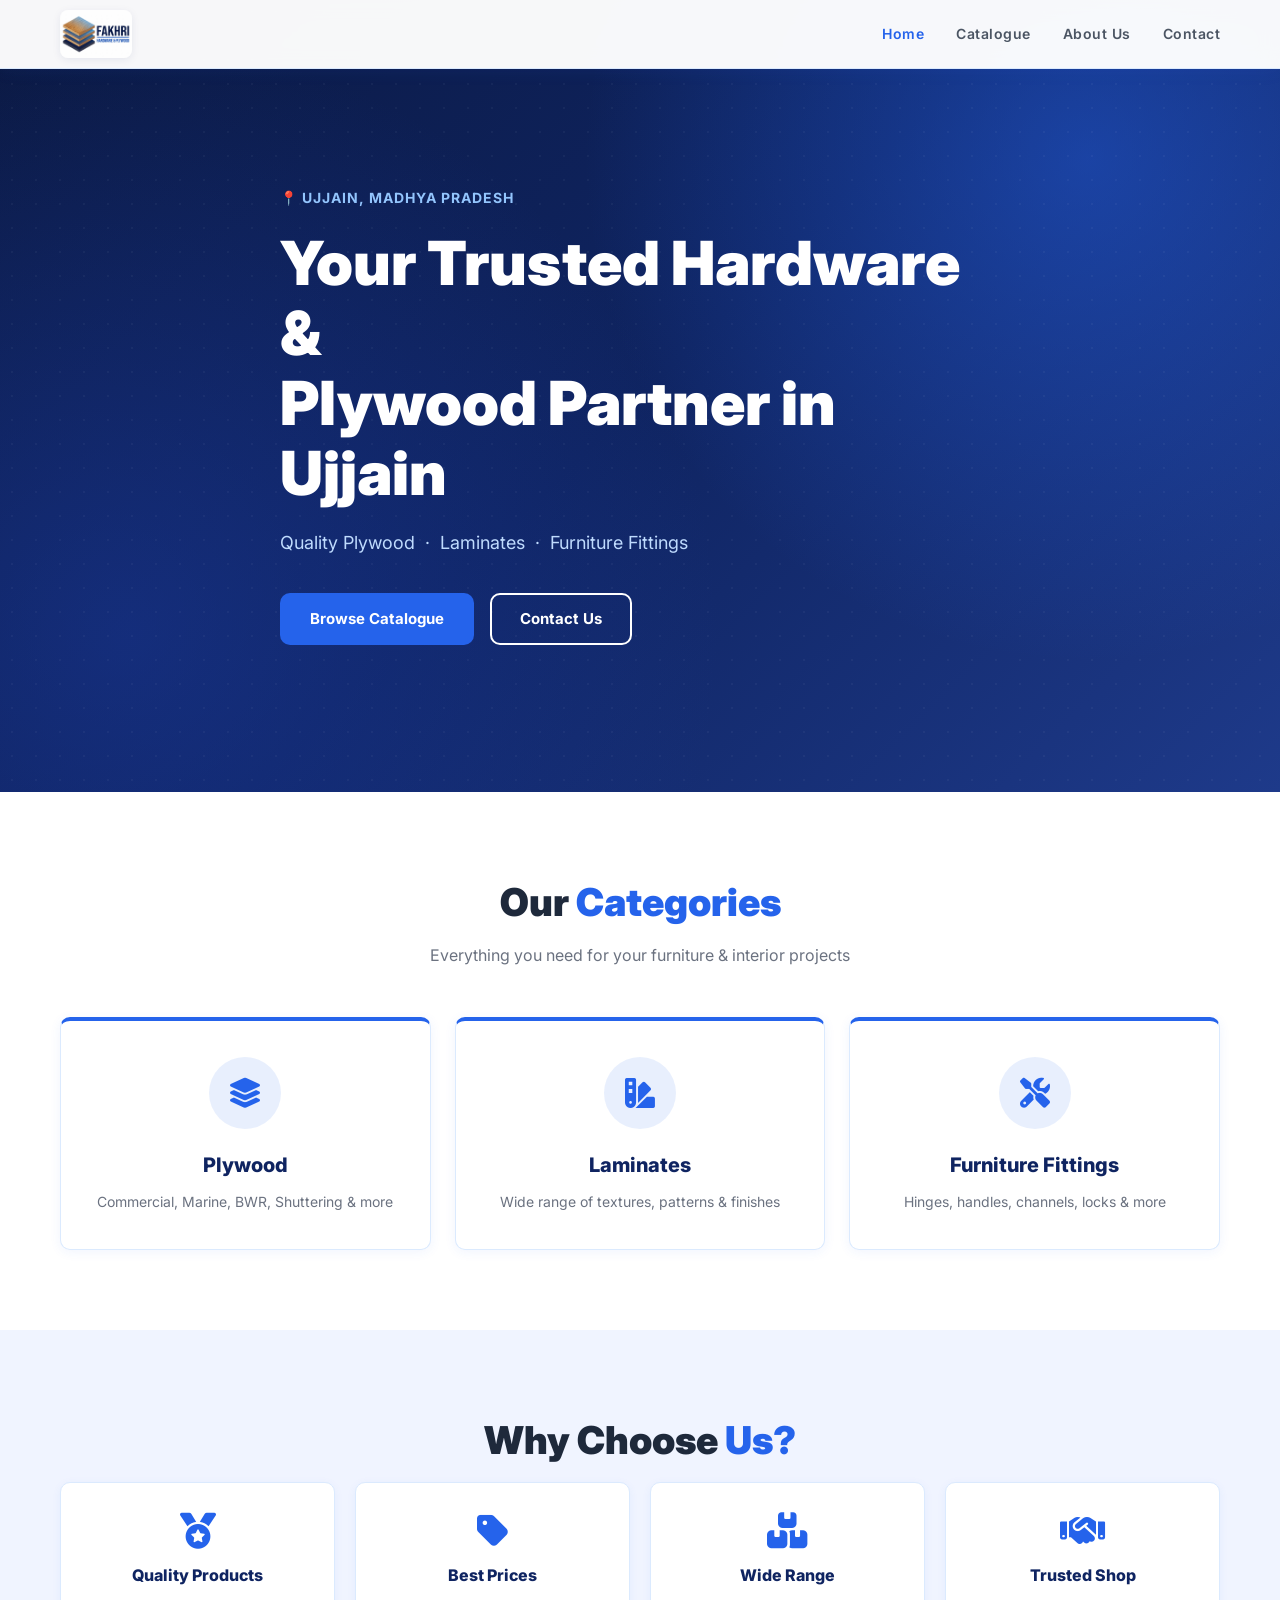
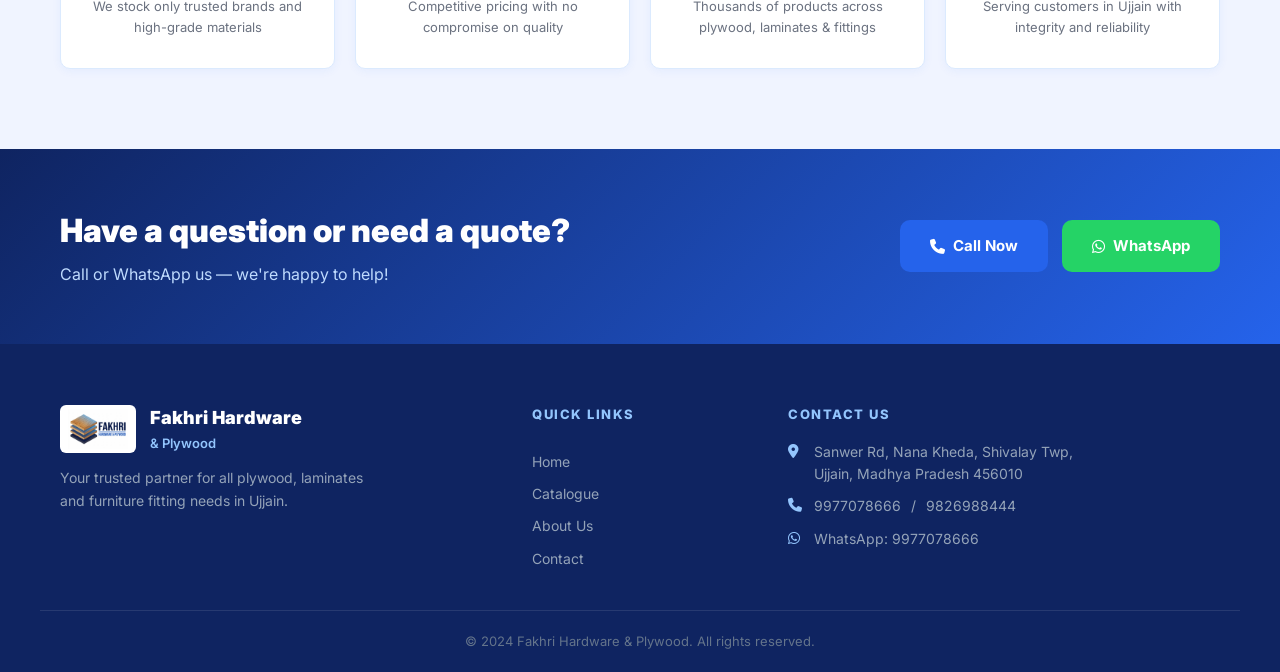
==== index.html @ dfb19a25 "Initial commit: Fakhri Hardware website" ====
<!DOCTYPE html>
<html lang="en">
<head>
  <meta charset="UTF-8" />
  <meta name="viewport" content="width=device-width, initial-scale=1.0" />
  <title>Fakhri Hardware & Plywood — Ujjain</title>
  <link rel="stylesheet" href="css/style.css" />
  <link rel="stylesheet" href="https://cdnjs.cloudflare.com/ajax/libs/font-awesome/6.5.0/css/all.min.css" />
  <link href="https://fonts.googleapis.com/css2?family=Inter:wght@400;600;700;900&display=swap" rel="stylesheet" />
</head>
<body>

  <!-- ========== NAVBAR ========== -->
  <header class="navbar">
    <div class="container nav-inner">
      <a href="index.html" class="logo-img-wrap">
        <img src="images/logo.jpg" alt="Fakhri Hardware & Plywood" class="nav-logo" />
      </a>
      <button class="hamburger" id="hamburger" aria-label="Open menu">
        <i class="fas fa-bars"></i>
      </button>
      <nav class="nav-links" id="navLinks">
        <a href="index.html" class="active">Home</a>
        <a href="catalogue.html">Catalogue</a>
        <a href="about.html">About Us</a>
        <a href="contact.html">Contact</a>
      </nav>
    </div>
  </header>

  <!-- ========== HERO ========== -->
  <section class="hero">
    <div class="hero-overlay"></div>
    <div class="container hero-content">
      <p class="hero-tag">📍 Ujjain, Madhya Pradesh</p>
      <h1>Your Trusted Hardware &amp;<br />Plywood Partner in Ujjain</h1>
      <p class="hero-sub">Quality Plywood &nbsp;·&nbsp; Laminates &nbsp;·&nbsp; Furniture Fittings</p>
      <div class="hero-btns">
        <a href="catalogue.html" class="btn btn-primary">Browse Catalogue</a>
        <a href="contact.html" class="btn btn-outline">Contact Us</a>
      </div>
    </div>
  </section>

  <!-- ========== CATEGORIES ========== -->
  <section class="section categories">
    <div class="container">
      <h2 class="section-title">Our <span class="accent">Categories</span></h2>
      <p class="section-sub">Everything you need for your furniture & interior projects</p>
      <div class="cat-grid">
        <a href="catalogue.html?cat=plywood" class="cat-card">
          <div class="cat-icon"><i class="fas fa-layer-group"></i></div>
          <h3>Plywood</h3>
          <p>Commercial, Marine, BWR, Shuttering & more</p>
        </a>
        <a href="catalogue.html?cat=laminates" class="cat-card">
          <div class="cat-icon"><i class="fas fa-swatchbook"></i></div>
          <h3>Laminates</h3>
          <p>Wide range of textures, patterns & finishes</p>
        </a>
        <a href="catalogue.html?cat=fittings" class="cat-card">
          <div class="cat-icon"><i class="fas fa-screwdriver-wrench"></i></div>
          <h3>Furniture Fittings</h3>
          <p>Hinges, handles, channels, locks & more</p>
        </a>
      </div>
    </div>
  </section>

  <!-- ========== WHY CHOOSE US ========== -->
  <section class="section why-us">
    <div class="container">
      <h2 class="section-title">Why Choose <span class="accent">Us?</span></h2>
      <div class="why-grid">
        <div class="why-card">
          <i class="fas fa-medal"></i>
          <h4>Quality Products</h4>
          <p>We stock only trusted brands and high-grade materials</p>
        </div>
        <div class="why-card">
          <i class="fas fa-tag"></i>
          <h4>Best Prices</h4>
          <p>Competitive pricing with no compromise on quality</p>
        </div>
        <div class="why-card">
          <i class="fas fa-boxes-stacked"></i>
          <h4>Wide Range</h4>
          <p>Thousands of products across plywood, laminates & fittings</p>
        </div>
        <div class="why-card">
          <i class="fas fa-handshake"></i>
          <h4>Trusted Shop</h4>
          <p>Serving customers in Ujjain with integrity and reliability</p>
        </div>
      </div>
    </div>
  </section>

  <!-- ========== CTA BANNER ========== -->
  <section class="cta-banner">
    <div class="container cta-inner">
      <div>
        <h2>Have a question or need a quote?</h2>
        <p>Call or WhatsApp us — we're happy to help!</p>
      </div>
      <div class="cta-actions">
        <a href="tel:9977078666" class="btn btn-primary"><i class="fas fa-phone"></i> Call Now</a>
        <a href="https://wa.me/919977078666" target="_blank" class="btn btn-whatsapp"><i class="fab fa-whatsapp"></i> WhatsApp</a>
      </div>
    </div>
  </section>

  <!-- ========== FOOTER ========== -->
  <footer class="footer">
    <div class="container footer-inner">
      <div class="footer-brand">
        <div class="footer-logo-row">
          <img src="images/logo.jpg" alt="Fakhri Hardware & Plywood" class="footer-logo-img" />
          <div>
            <span class="logo-main">Fakhri Hardware</span>
            <span class="logo-sub">&amp; Plywood</span>
          </div>
        </div>
        <p>Your trusted partner for all plywood, laminates and furniture fitting needs in Ujjain.</p>
      </div>
      <div class="footer-links">
        <h4>Quick Links</h4>
        <a href="index.html">Home</a>
        <a href="catalogue.html">Catalogue</a>
        <a href="about.html">About Us</a>
        <a href="contact.html">Contact</a>
      </div>
      <div class="footer-contact">
        <h4>Contact Us</h4>
        <p><i class="fas fa-map-marker-alt"></i> Sanwer Rd, Nana Kheda, Shivalay Twp,<br />Ujjain, Madhya Pradesh 456010</p>
        <p><i class="fas fa-phone"></i> <a href="tel:9977078666">9977078666</a> / <a href="tel:9826988444">9826988444</a></p>
        <p><i class="fab fa-whatsapp"></i> <a href="https://wa.me/919977078666" target="_blank">WhatsApp: 9977078666</a></p>
      </div>
    </div>
    <div class="footer-bottom">
      <p>&copy; 2024 Fakhri Hardware &amp; Plywood. All rights reserved.</p>
    </div>
  </footer>

  <script src="js/main.js"></script>
</body>
</html>
---- css/style.css ----
/* ============================
   FAKHRI HARDWARE & PLYWOOD
   Main Stylesheet
   Theme: Clean Blue & White
   Colors: #1a3c8f (navy) / #2563eb (blue) / #ffffff / #f0f4ff (light blue bg)
   ============================ */

*, *::before, *::after { box-sizing: border-box; margin: 0; padding: 0; }

:root {
  --bg-dark:    #0f2461;
  --bg-card:    #f0f4ff;
  --bg-card2:   #e8effe;
  --blue:       #2563eb;
  --blue-dark:  #1a4fc4;
  --navy:       #0f2461;
  --white:      #ffffff;
  --grey:       #6b7280;
  --light-grey: #374151;
  --border:     #dbeafe;
  --font:       'Inter', sans-serif;
  --radius:     10px;
  --shadow:     0 4px 24px rgba(37,99,235,0.12);
}

html { scroll-behavior: smooth; }

body {
  background: var(--white);
  color: #1e293b;
  font-family: var(--font);
  font-size: 16px;
  line-height: 1.6;
}

a { text-decoration: none; color: inherit; }
img { max-width: 100%; display: block; }

.container {
  max-width: 1200px;
  margin: 0 auto;
  padding: 0 20px;
}

.accent { color: var(--blue); }

/* ---- BUTTONS ---- */
.btn {
  display: inline-flex;
  align-items: center;
  gap: 8px;
  padding: 12px 28px;
  border-radius: var(--radius);
  font-weight: 700;
  font-size: 15px;
  cursor: pointer;
  transition: all 0.25s ease;
  border: 2px solid transparent;
}
.btn-primary {
  background: var(--blue);
  color: var(--white);
}
.btn-primary:hover { background: var(--blue-dark); transform: translateY(-2px); }

.btn-outline {
  background: transparent;
  color: var(--white);
  border-color: var(--white);
}
.btn-outline:hover { background: var(--white); color: var(--blue); transform: translateY(-2px); }

.btn-whatsapp {
  background: #25d366;
  color: #fff;
}
.btn-whatsapp:hover { background: #1ebe5a; transform: translateY(-2px); }

/* ---- SECTION TITLES ---- */
.section { padding: 80px 0; }
.section-title {
  font-size: clamp(1.8rem, 3vw, 2.5rem);
  font-weight: 900;
  text-align: center;
  margin-bottom: 10px;
}
.section-sub {
  text-align: center;
  color: var(--grey);
  margin-bottom: 48px;
  font-size: 16px;
}

/* ===========================
   NAVBAR
=========================== */
.navbar {
  position: fixed;
  top: 0; left: 0; right: 0;
  z-index: 1000;
  background: rgba(255,255,255,0.97);
  backdrop-filter: blur(10px);
  border-bottom: 1px solid var(--border);
  box-shadow: 0 2px 16px rgba(37,99,235,0.08);
}
.nav-inner {
  display: flex;
  align-items: center;
  justify-content: space-between;
  height: 68px;
}
.logo-img-wrap {
  display: flex;
  align-items: center;
  text-decoration: none;
  height: 52px;
  gap: 10px;
}
.nav-logo {
  height: 48px;
  max-height: 50px;
  width: auto;
  object-fit: contain;
  border-radius: 8px;
  display: block;
  box-shadow: 0 2px 8px rgba(15, 36, 97, 0.08);
  transition: transform 0.25s ease, box-shadow 0.25s ease;
}
.nav-logo:hover {
  transform: translateY(-1px) scale(1.02);
  box-shadow: 0 4px 12px rgba(15, 36, 97, 0.15);
}

.logo {
  display: flex;
  flex-direction: column;
  line-height: 1.1;
  border-left: 4px solid var(--blue);
  padding-left: 12px;
}
.logo-main { font-size: 17px; font-weight: 900; color: var(--navy); }
.logo-sub  { font-size: 13px; font-weight: 600; color: var(--blue); }

.nav-links { display: flex; gap: 32px; }
.nav-links a {
  font-weight: 600;
  font-size: 14px;
  color: #4b5563;
  transition: color 0.2s;
  letter-spacing: 0.5px;
}
.nav-links a:hover,
.nav-links a.active { color: var(--blue); }

.hamburger {
  display: none;
  background: none;
  border: none;
  color: var(--navy);
  font-size: 22px;
  cursor: pointer;
}

/* ===========================
   HERO
=========================== */
.hero {
  position: relative;
  min-height: 88vh;
  display: flex;
  align-items: center;
  background: radial-gradient(circle at 85% 20%, rgba(37, 99, 235, 0.45) 0%, transparent 40%),
              radial-gradient(circle at 10% 80%, rgba(30, 64, 175, 0.4) 0%, transparent 45%),
              linear-gradient(135deg, #0b1942 0%, #0f2461 50%, #1e3a8a 100%);
  background-color: var(--navy);
  overflow: hidden;
}
.hero-overlay {
  position: absolute;
  inset: 0;
  background-image: radial-gradient(rgba(255, 255, 255, 0.04) 1px, transparent 1px);
  background-size: 24px 24px;
  pointer-events: none;
}
.hero-content {
  position: relative;
  z-index: 1;
  padding: 100px 0 60px;
  max-width: 720px;
}
.hero-tag {
  color: #93c5fd;
  font-weight: 700;
  font-size: 14px;
  letter-spacing: 1px;
  text-transform: uppercase;
  margin-bottom: 20px;
}
.hero-content h1 {
  font-size: clamp(2.2rem, 5vw, 3.8rem);
  font-weight: 900;
  line-height: 1.15;
  margin-bottom: 20px;
  color: var(--white);
}
.hero-sub {
  color: #bfdbfe;
  font-size: 18px;
  margin-bottom: 36px;
}
.hero-btns { display: flex; gap: 16px; flex-wrap: wrap; }

/* ===========================
   CATEGORIES
=========================== */
.categories { background: var(--white); }

.cat-grid {
  display: grid;
  grid-template-columns: repeat(auto-fit, minmax(280px, 1fr));
  gap: 24px;
}
.cat-card {
  background: var(--white);
  border: 1.5px solid var(--border);
  border-top: 4px solid var(--blue);
  border-radius: var(--radius);
  padding: 36px 28px;
  text-align: center;
  transition: all 0.3s ease;
  cursor: pointer;
  display: block;
  box-shadow: 0 2px 12px rgba(37,99,235,0.07);
}
.cat-card:hover {
  border-color: var(--blue);
  transform: translateY(-6px);
  box-shadow: 0 8px 30px rgba(37,99,235,0.18);
}
.cat-icon {
  width: 72px; height: 72px;
  border-radius: 50%;
  background: rgba(37,99,235,0.10);
  display: flex; align-items: center; justify-content: center;
  margin: 0 auto 20px;
}
.cat-icon i { font-size: 30px; color: var(--blue); }
.cat-card h3 { font-size: 20px; font-weight: 800; margin-bottom: 10px; color: var(--navy); }
.cat-card p  { font-size: 14px; color: var(--grey); }

/* ===========================
   WHY US
=========================== */
.why-us { background: var(--bg-card); }

.why-grid {
  display: grid;
  grid-template-columns: repeat(auto-fit, minmax(220px, 1fr));
  gap: 20px;
}
.why-card {
  background: var(--white);
  border: 1px solid var(--border);
  border-radius: var(--radius);
  padding: 30px 24px;
  text-align: center;
  transition: all 0.3s;
  box-shadow: 0 2px 10px rgba(37,99,235,0.06);
}
.why-card:hover { border-color: var(--blue); box-shadow: var(--shadow); }
.why-card i {
  font-size: 36px;
  color: var(--blue);
  margin-bottom: 14px;
  display: block;
}
.why-card h4 { font-size: 16px; font-weight: 800; margin-bottom: 8px; color: var(--navy); }
.why-card p  { font-size: 13px; color: var(--grey); }

/* ===========================
   CTA BANNER
=========================== */
.cta-banner {
  background: linear-gradient(135deg, var(--navy) 0%, var(--blue) 100%);
  border-top: none;
  border-bottom: none;
  padding: 56px 0;
}
.cta-inner {
  display: flex;
  align-items: center;
  justify-content: space-between;
  gap: 32px;
  flex-wrap: wrap;
}
.cta-inner h2 { font-size: clamp(1.4rem, 2.5vw, 2rem); font-weight: 900; color: var(--white); }
.cta-inner p  { color: #bfdbfe; margin-top: 6px; }
.cta-actions  { display: flex; gap: 14px; flex-wrap: wrap; }

/* ===========================
   FOOTER
=========================== */
.footer { background: var(--navy); padding: 60px 0 0; }
.footer-inner {
  display: grid;
  grid-template-columns: 2fr 1fr 2fr;
  gap: 40px;
  padding-bottom: 40px;
  border-bottom: 1px solid rgba(255,255,255,0.1);
}
.footer-brand .footer-logo-row {
  display: flex;
  align-items: center;
  gap: 14px;
  margin-bottom: 14px;
}
.footer-logo-img {
  height: 48px;
  width: auto;
  object-fit: contain;
  background: #ffffff;
  padding: 4px 8px;
  border-radius: 6px;
}
.footer-brand .logo-main { font-size: 18px; font-weight: 900; color: var(--white); display: block; }
.footer-brand .logo-sub  { font-size: 13px; color: #93c5fd; display: block; }
.footer-brand p { color: #94a3b8; font-size: 14px; max-width: 320px; margin-top: 8px; }

.footer-links h4,
.footer-contact h4 {
  font-size: 13px;
  text-transform: uppercase;
  letter-spacing: 1.5px;
  color: #93c5fd;
  margin-bottom: 16px;
  font-weight: 800;
}
.footer-links { display: flex; flex-direction: column; gap: 10px; }
.footer-links a { color: #94a3b8; font-size: 14px; transition: color 0.2s; }
.footer-links a:hover { color: var(--white); }

.footer-contact p { color: #94a3b8; font-size: 14px; margin-bottom: 10px; display: flex; gap: 10px; }
.footer-contact i { color: #93c5fd; min-width: 16px; margin-top: 3px; }
.footer-contact a { color: #94a3b8; }
.footer-contact a:hover { color: var(--white); }

.footer-bottom {
  text-align: center;
  padding: 20px;
  color: #64748b;
  font-size: 13px;
}

/* ===========================
   CATALOGUE PAGE
=========================== */
.page-hero {
  padding: 120px 0 60px;
  background: var(--bg-card);
  border-bottom: 1px solid var(--border);
}
.page-hero h1 { font-size: clamp(2rem, 4vw, 3rem); font-weight: 900; margin-bottom: 8px; color: var(--navy); }
.page-hero p  { color: var(--grey); }

.filter-bar {
  background: var(--white);
  padding: 20px 0;
  border-bottom: 1px solid var(--border);
  position: sticky;
  top: 68px;
  z-index: 100;
  box-shadow: 0 2px 8px rgba(37,99,235,0.06);
}
.filter-inner {
  display: flex;
  align-items: center;
  gap: 12px;
  flex-wrap: wrap;
}
.filter-btn {
  padding: 8px 20px;
  border-radius: 999px;
  font-size: 14px;
  font-weight: 600;
  cursor: pointer;
  border: 1.5px solid var(--border);
  background: var(--white);
  color: var(--grey);
  transition: all 0.2s;
}
.filter-btn.active, .filter-btn:hover {
  border-color: var(--blue);
  color: var(--blue);
  background: rgba(37,99,235,0.07);
}

.search-box {
  margin-left: auto;
  display: flex;
  align-items: center;
  background: var(--white);
  border: 1.5px solid var(--border);
  border-radius: var(--radius);
  padding: 8px 14px;
  gap: 8px;
}
.search-box i { color: var(--grey); }
.search-box input {
  background: none;
  border: none;
  outline: none;
  color: #1e293b;
  font-size: 14px;
  width: 200px;
}
.search-box input::placeholder { color: #9ca3af; }

.catalogue-section { padding: 60px 0; }
.cat-section-title {
  font-size: 1.5rem;
  font-weight: 800;
  margin-bottom: 24px;
  padding-bottom: 10px;
  border-bottom: 2px solid var(--blue);
  display: flex;
  align-items: center;
  gap: 10px;
  color: var(--navy);
}
.cat-section-title i { color: var(--blue); }

.products-grid {
  display: grid;
  grid-template-columns: repeat(auto-fill, minmax(240px, 1fr));
  gap: 20px;
  margin-bottom: 48px;
}
.product-card {
  background: var(--white);
  border: 1px solid var(--border);
  border-radius: var(--radius);
  padding: 22px;
  transition: all 0.3s;
  display: flex;
  flex-direction: column;
}
.product-card:hover {
  border-color: var(--blue);
  transform: translateY(-4px);
  box-shadow: var(--shadow);
}
.product-badge {
  display: inline-block;
  font-size: 11px;
  font-weight: 700;
  padding: 3px 10px;
  border-radius: 999px;
  background: rgba(37,99,235,0.10);
  color: var(--blue);
  margin-bottom: 12px;
  width: fit-content;
}
.product-card h4 { font-size: 15px; font-weight: 800; margin-bottom: 6px; color: var(--navy); }
.product-card .spec { font-size: 13px; color: var(--grey); margin-bottom: 12px; flex: 1; }
.product-price {
  font-size: 20px;
  font-weight: 900;
  color: var(--blue);
  margin-bottom: 14px;
}
.product-price span { font-size: 13px; font-weight: 500; color: var(--grey); }
.product-wa {
  display: flex;
  align-items: center;
  justify-content: center;
  gap: 8px;
  background: #25d366;
  color: #fff;
  font-weight: 700;
  font-size: 13px;
  padding: 9px;
  border-radius: 8px;
  transition: background 0.2s;
}
.product-wa:hover { background: #1ebe5a; }
.product-wa i { font-size: 15px; }

/* ===========================
   CONTACT PAGE
=========================== */
.contact-section { padding: 80px 0; }
.contact-grid {
  display: grid;
  grid-template-columns: 1fr 1.4fr;
  gap: 40px;
  align-items: start;
}
.contact-info h2 { font-size: 2rem; font-weight: 900; margin-bottom: 24px; color: var(--navy); }
.info-item {
  display: flex;
  gap: 16px;
  margin-bottom: 28px;
}
.info-icon {
  width: 46px; height: 46px;
  border-radius: 10px;
  background: rgba(37,99,235,0.10);
  display: flex; align-items: center; justify-content: center;
  flex-shrink: 0;
}
.info-icon i { color: var(--blue); font-size: 18px; }
.info-text h4 { font-weight: 800; margin-bottom: 4px; color: var(--navy); }
.info-text p, .info-text a { color: var(--grey); font-size: 14px; }
.info-text a:hover { color: var(--blue); }

.map-container {
  border-radius: var(--radius);
  overflow: hidden;
  border: 1px solid var(--border);
  height: 420px;
}
.map-container iframe { width: 100%; height: 100%; border: none; }

/* ===========================
   ABOUT PAGE
=========================== */
.about-section { padding: 80px 0; }
.about-grid {
  display: grid;
  grid-template-columns: 1fr 1fr;
  gap: 60px;
  align-items: center;
}
.about-img {
  border-radius: var(--radius);
  overflow: hidden;
  border: 1px solid var(--border);
  min-height: 350px;
  background: var(--bg-card);
  display: flex; align-items: center; justify-content: center;
}
.about-img img { width: 100%; height: 100%; object-fit: cover; }
.about-img-placeholder { color: var(--grey); font-size: 14px; }
.about-text h2 { font-size: 2rem; font-weight: 900; margin-bottom: 16px; color: var(--navy); }
.about-text p { color: var(--grey); margin-bottom: 16px; line-height: 1.8; }

/* ===========================
   RESPONSIVE
=========================== */
@media (max-width: 768px) {
  .nav-logo { height: 40px; }
  .hamburger { display: block; }
  .nav-links {
    display: none;
    position: absolute;
    top: 68px; left: 0; right: 0;
    background: var(--white);
    flex-direction: column;
    padding: 20px;
    gap: 16px;
    border-bottom: 1px solid var(--border);
    box-shadow: 0 8px 20px rgba(37,99,235,0.08);
  }
  .nav-links.open { display: flex; }

  .footer-inner { grid-template-columns: 1fr; }
  .contact-grid { grid-template-columns: 1fr; }
  .about-grid   { grid-template-columns: 1fr; }
  .cta-inner    { flex-direction: column; text-align: center; }
  .search-box input { width: 140px; }
}

@media (max-width: 480px) {
  .hero-btns { flex-direction: column; }
  .btn { justify-content: center; }
  .filter-inner { gap: 8px; }
  .search-box { margin-left: 0; width: 100%; }
  .search-box input { width: 100%; }
}
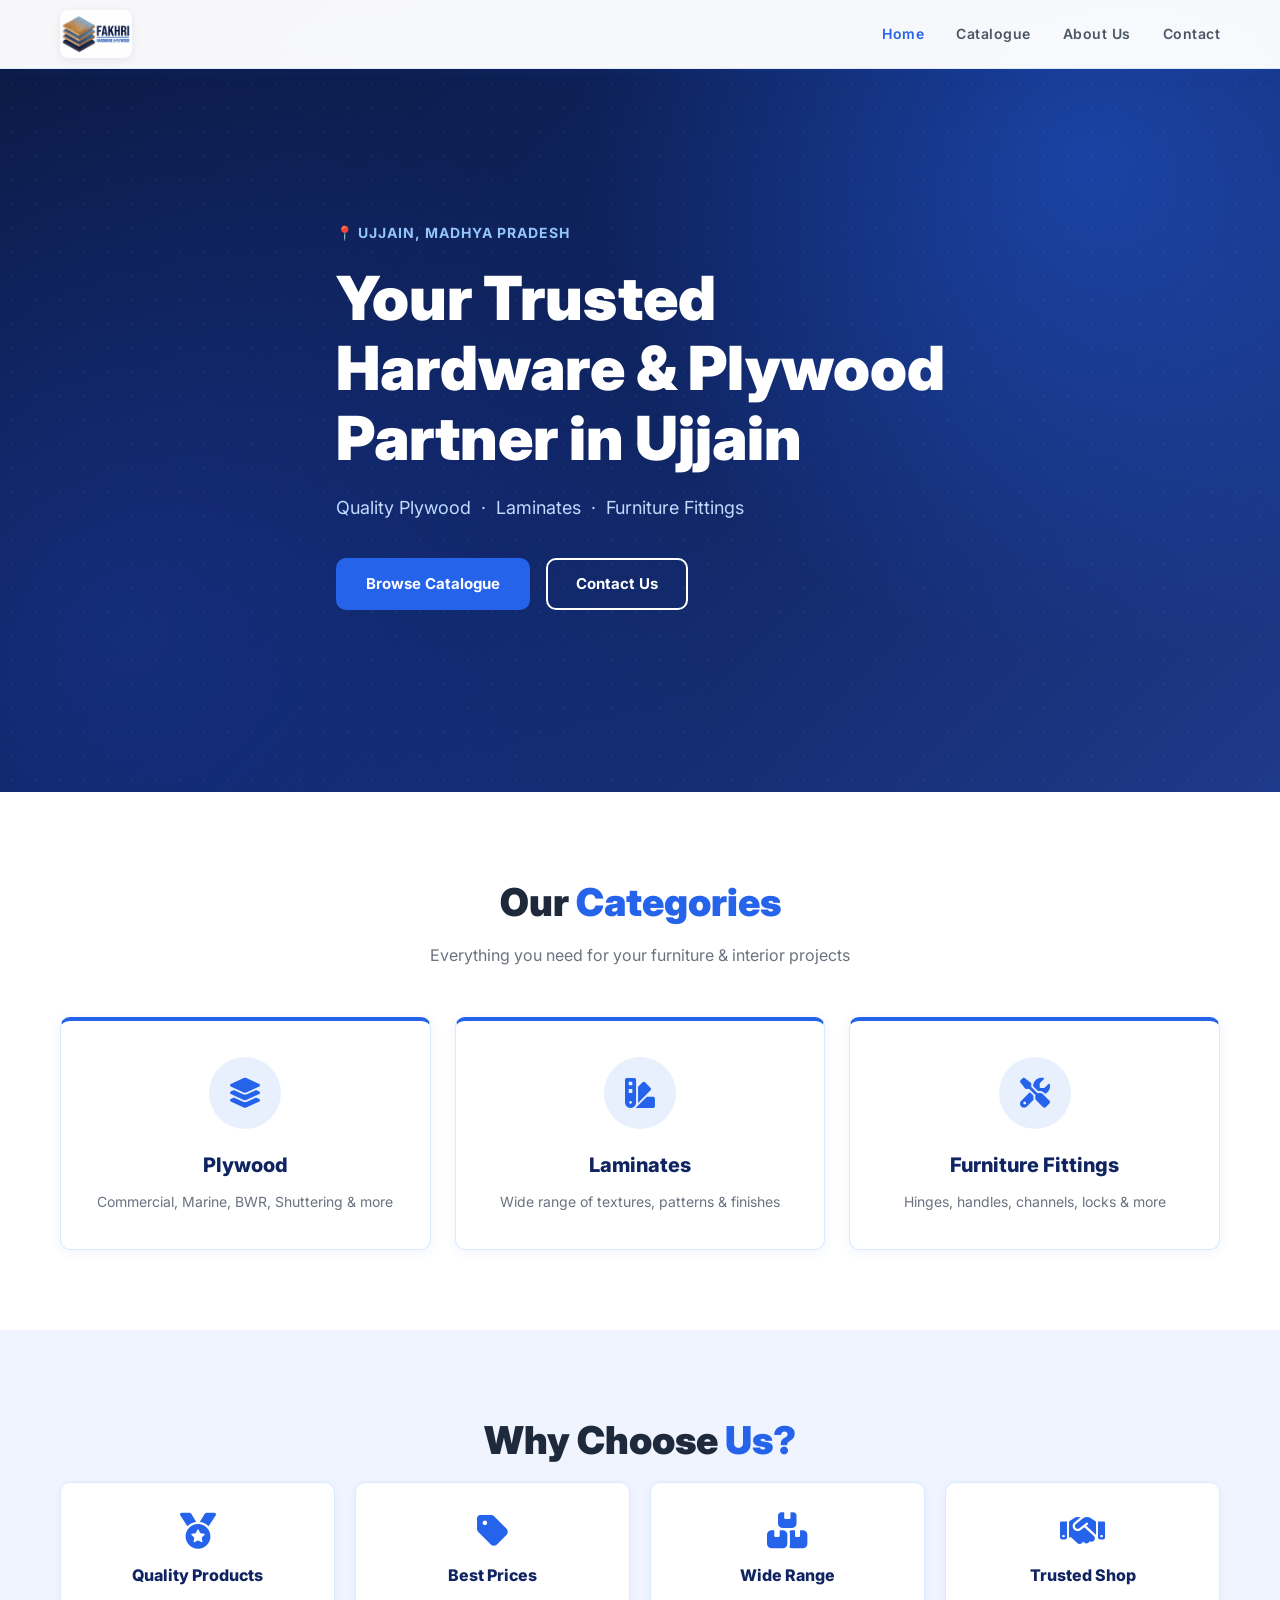
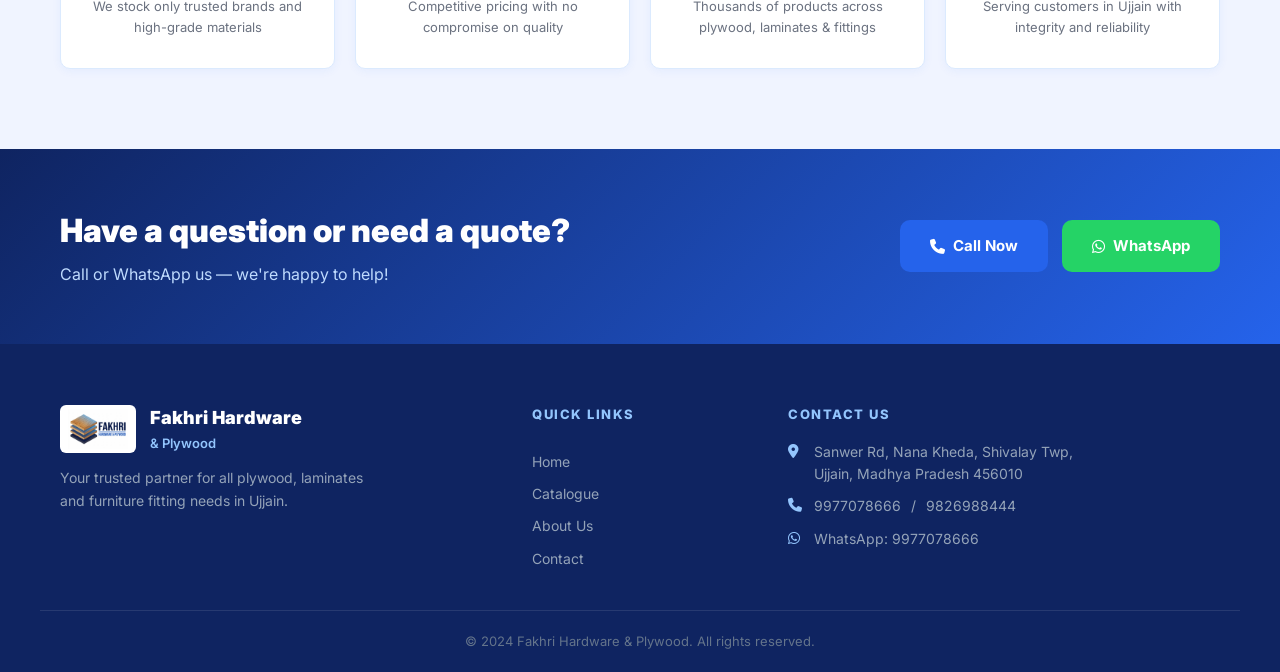
==== commit caa72c60: "Update hero section heading for clarity" ====
--- a/index.html
+++ b/index.html
@@ -33,7 +33,7 @@
     <div class="hero-overlay"></div>
     <div class="container hero-content">
       <p class="hero-tag">📍 Ujjain, Madhya Pradesh</p>
-      <h1>Your Trusted Hardware &amp;<br />Plywood Partner in Ujjain</h1>
+      <h1>Your Trusted<br /> Hardware &amp; Plywood<br /> Partner in Ujjain</h1>
       <p class="hero-sub">Quality Plywood &nbsp;·&nbsp; Laminates &nbsp;·&nbsp; Furniture Fittings</p>
       <div class="hero-btns">
         <a href="catalogue.html" class="btn btn-primary">Browse Catalogue</a>
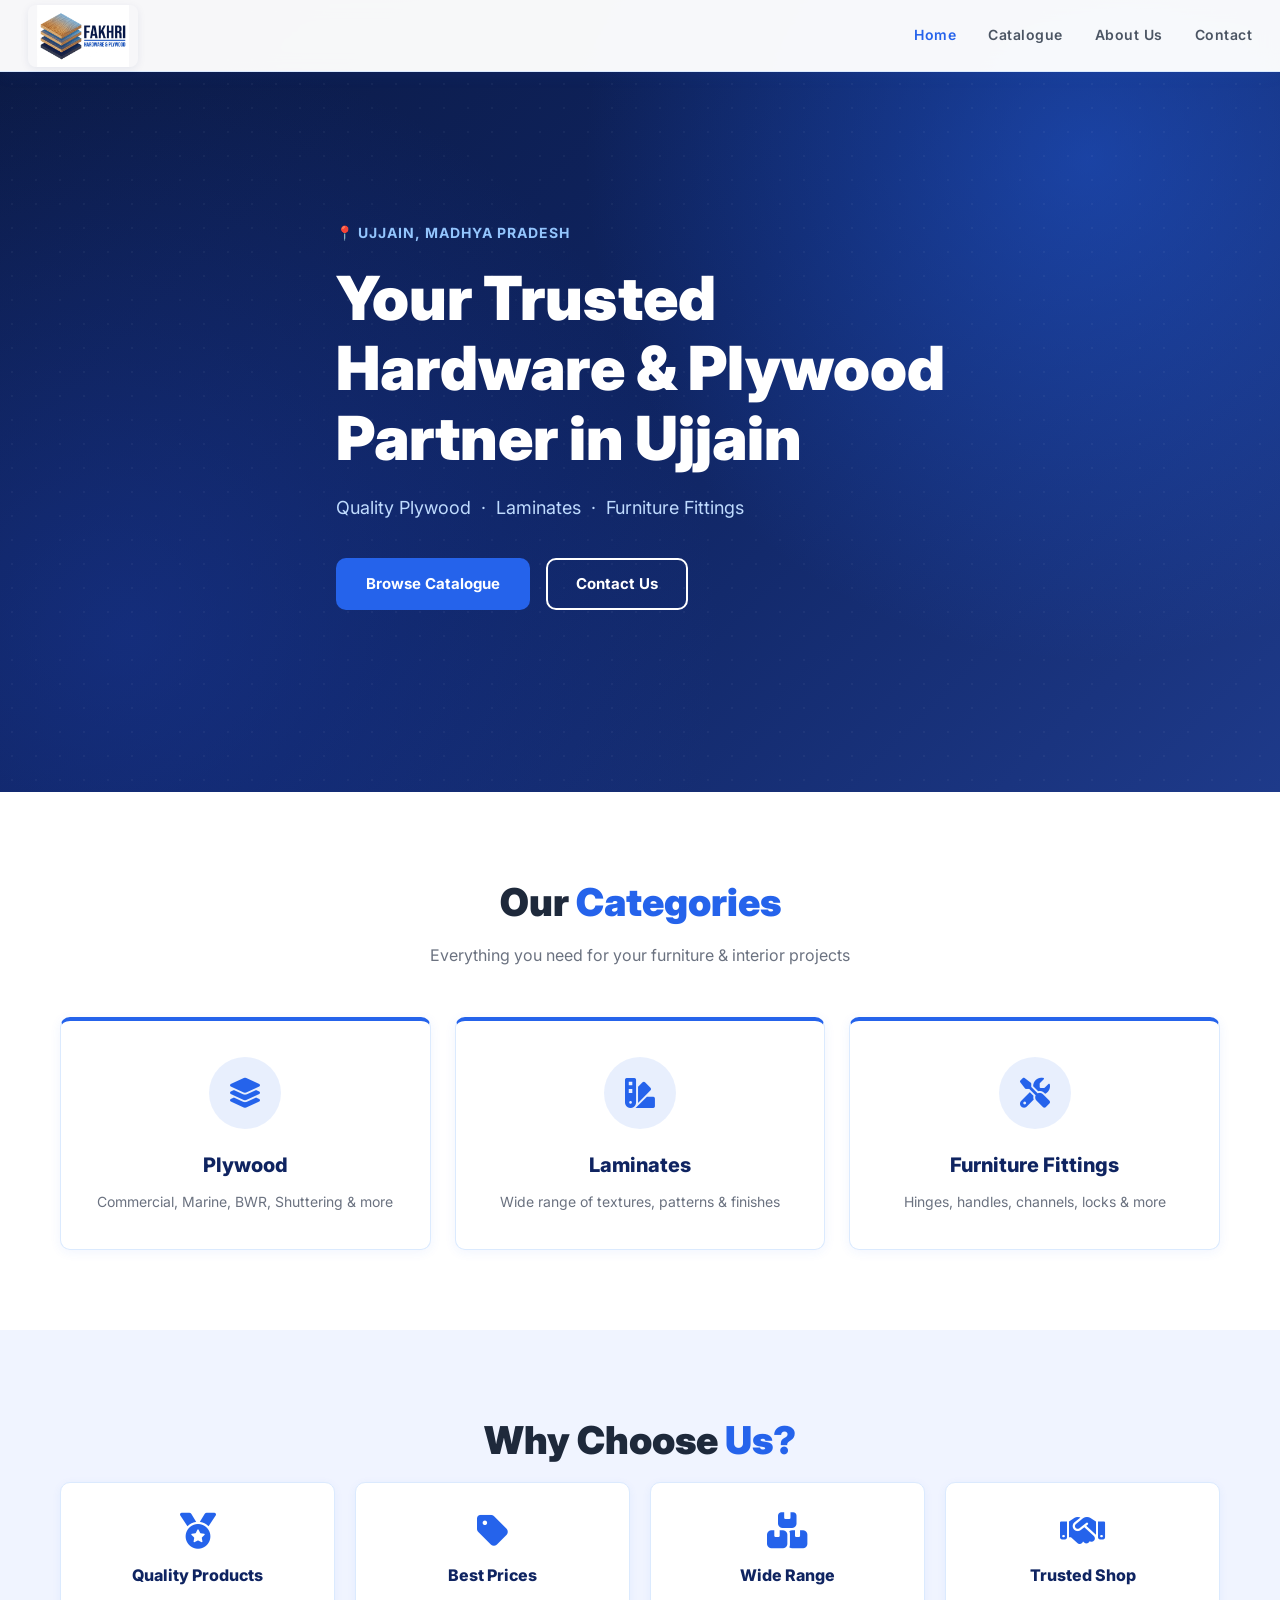
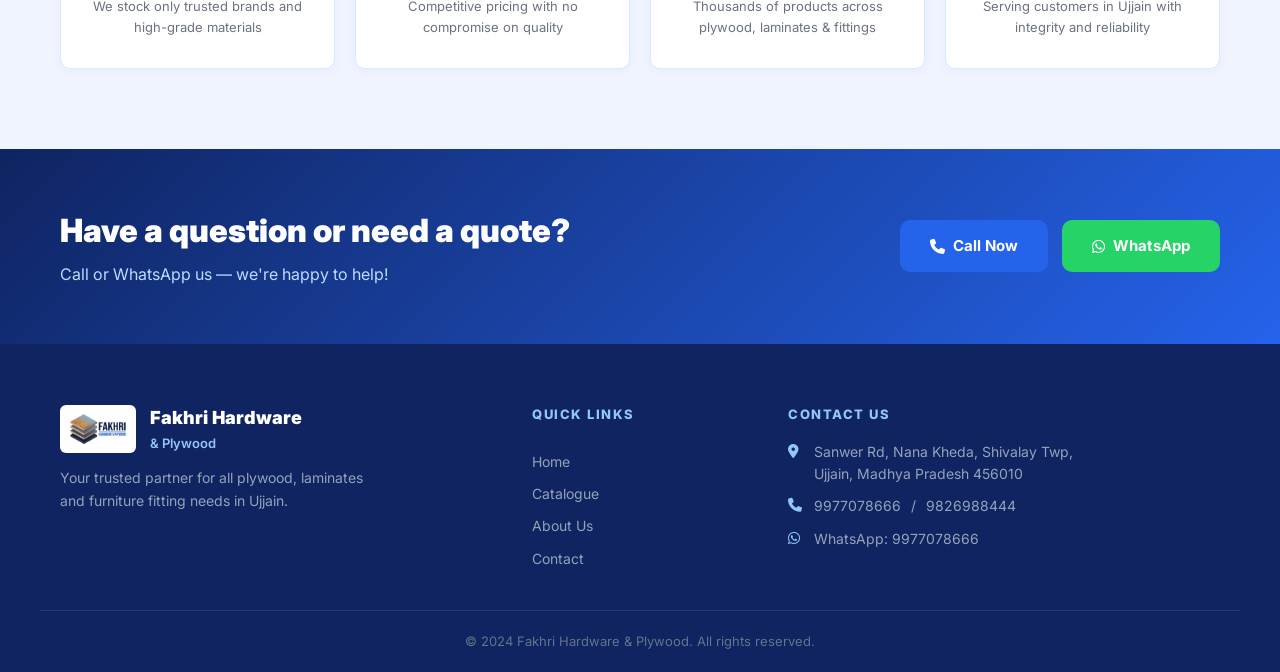
==== commit 5a2650fe: "Update navbar styling, logo sizing, and hero heading layout" ====
--- a/index.html
+++ b/index.html
@@ -33,7 +33,7 @@
     <div class="hero-overlay"></div>
     <div class="container hero-content">
       <p class="hero-tag">📍 Ujjain, Madhya Pradesh</p>
-      <h1>Your Trusted<br /> Hardware &amp; Plywood<br /> Partner in Ujjain</h1>
+      <h1>Your Trusted<br> Hardware &amp; Plywood<br> Partner in Ujjain</h1>
       <p class="hero-sub">Quality Plywood &nbsp;·&nbsp; Laminates &nbsp;·&nbsp; Furniture Fittings</p>
       <div class="hero-btns">
         <a href="catalogue.html" class="btn btn-primary">Browse Catalogue</a>
--- a/css/style.css
+++ b/css/style.css
@@ -96,38 +96,54 @@
 =========================== */
 .navbar {
   position: fixed;
-  top: 0; left: 0; right: 0;
+  top: 0;
+  left: 0;
+  right: 0;
   z-index: 1000;
-  background: rgba(255,255,255,0.97);
+  height: 72px;
+  background: rgba(255, 255, 255, 0.97);
   backdrop-filter: blur(10px);
   border-bottom: 1px solid var(--border);
-  box-shadow: 0 2px 16px rgba(37,99,235,0.08);
-}
+  box-shadow: 0 2px 16px rgba(37, 99, 235, 0.08);
+  box-sizing: border-box;
+}
+
 .nav-inner {
   display: flex;
   align-items: center;
   justify-content: space-between;
-  height: 68px;
-}
+  height: 100%;
+  width: 100%;
+  max-width: none;
+  margin: 0;
+  padding: 0 28px;
+  box-sizing: border-box;
+}
+
 .logo-img-wrap {
   display: flex;
   align-items: center;
+  justify-content: flex-start;
   text-decoration: none;
-  height: 52px;
+  height: 100%;
   gap: 10px;
-}
+  flex-shrink: 0;
+}
+
 .nav-logo {
-  height: 48px;
-  max-height: 50px;
-  width: auto;
+  display: block;
+  width: 110px;
+  height: 62px;
+  max-width: 110px;
+  max-height: 62px;
   object-fit: contain;
   border-radius: 8px;
-  display: block;
   box-shadow: 0 2px 8px rgba(15, 36, 97, 0.08);
   transition: transform 0.25s ease, box-shadow 0.25s ease;
 }
+
 .nav-logo:hover {
-  transform: translateY(-1px) scale(1.02);
+  transform: scale(1.02);
   box-shadow: 0 4px 12px rgba(15, 36, 97, 0.15);
 }
 
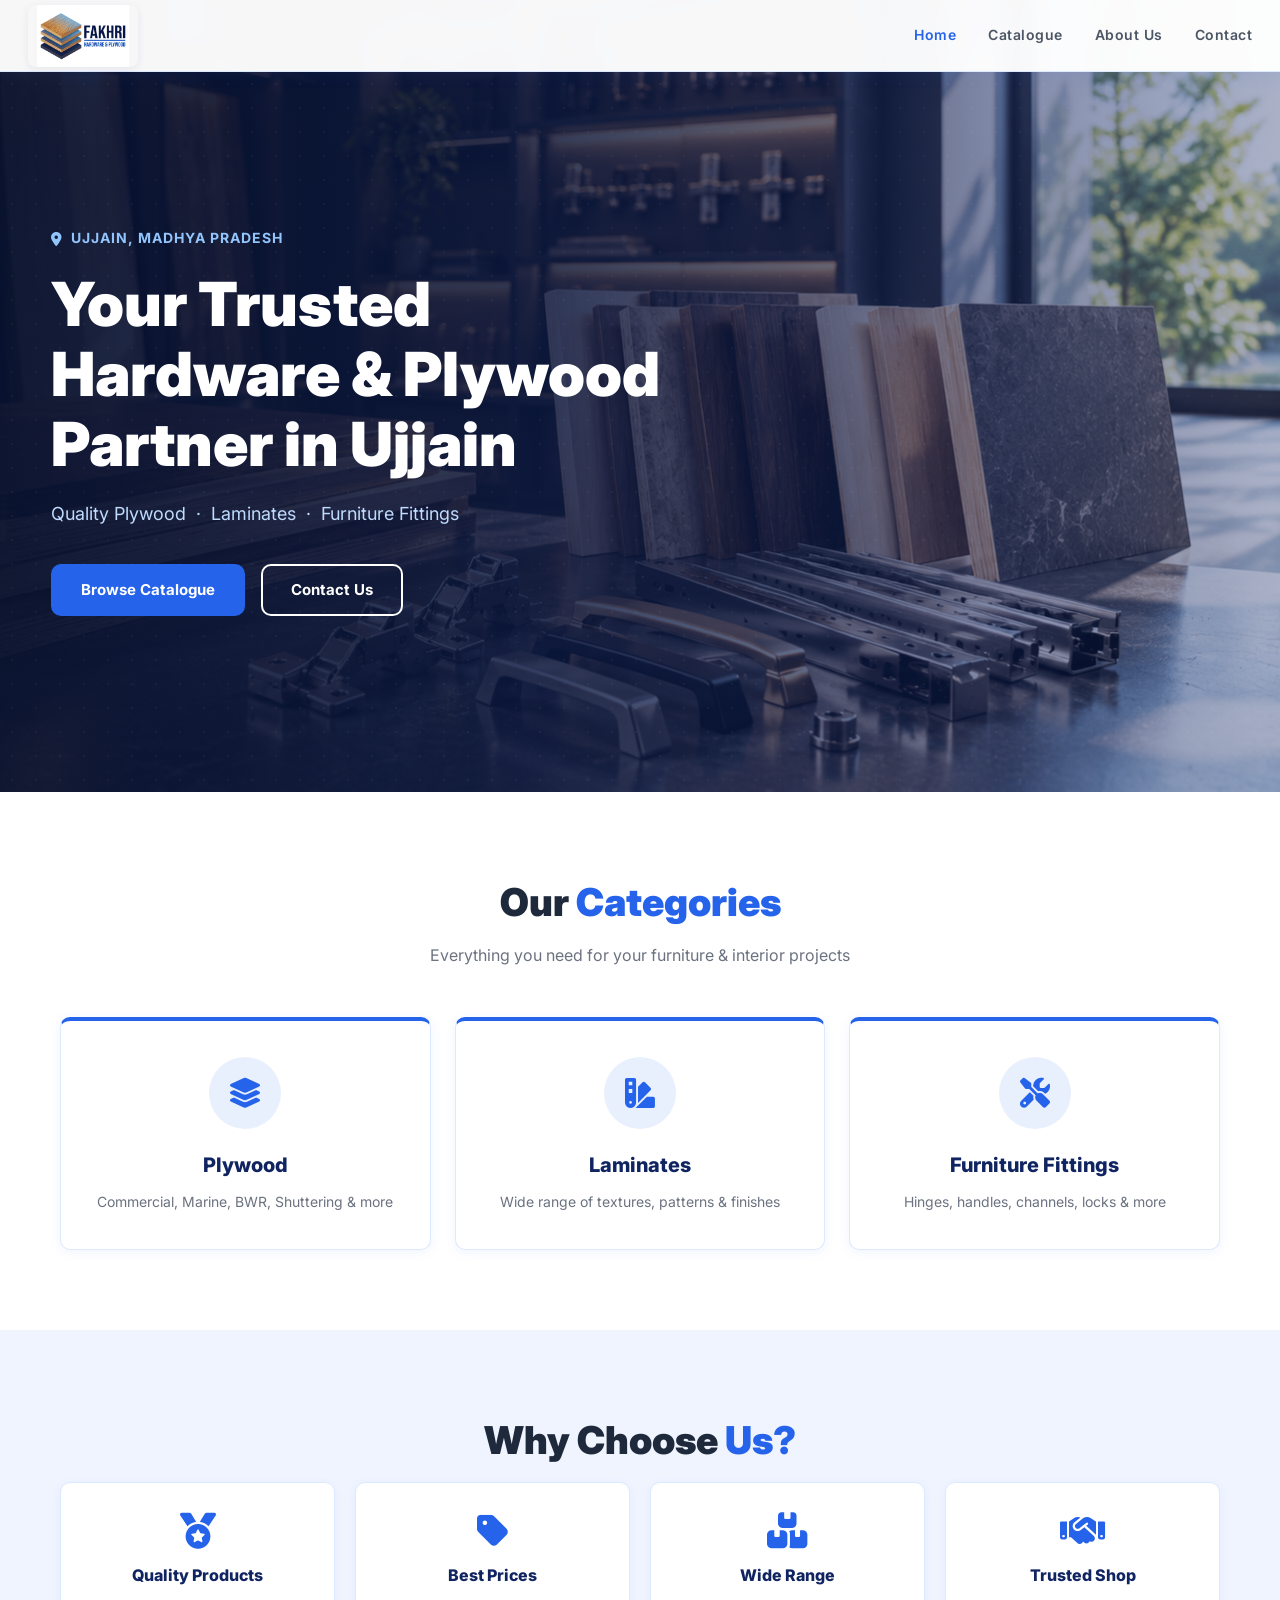
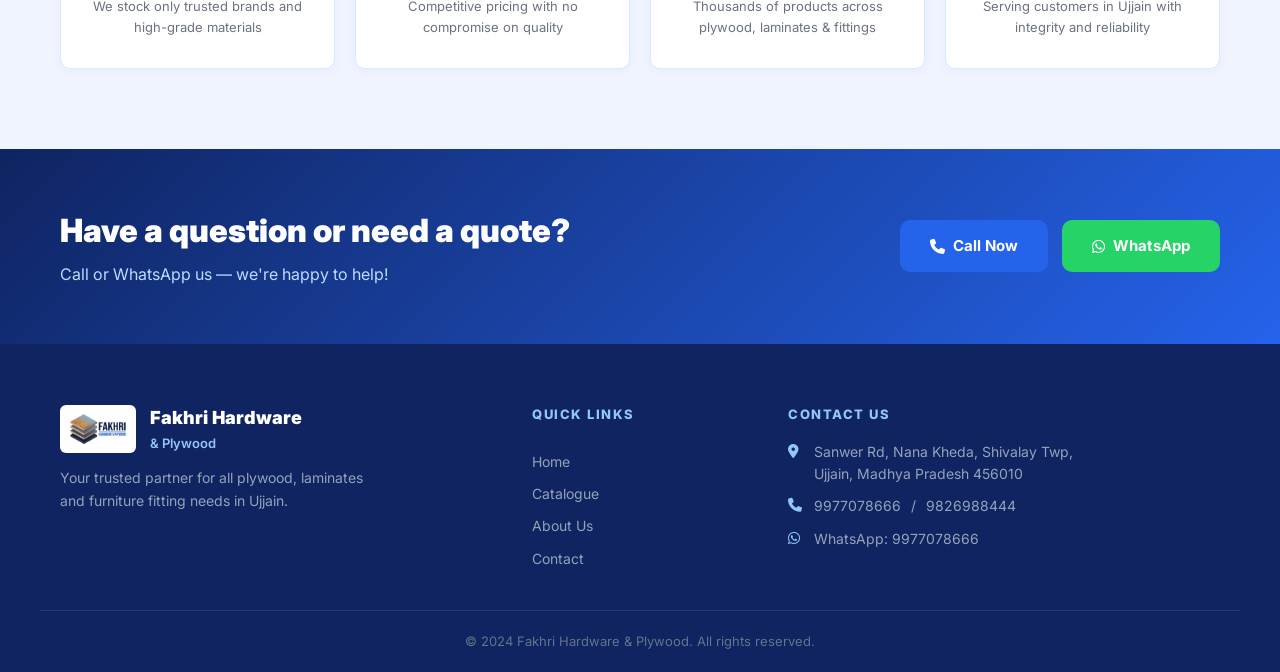
==== commit 93755a58: "Set showroom background image and align hero content to the left" ====
--- a/index.html
+++ b/index.html
@@ -1,4 +1,4 @@
-<!DOCTYPE html>
+﻿<!DOCTYPE html>
 <html lang="en">
 <head>
   <meta charset="UTF-8" />
@@ -32,9 +32,9 @@
   <section class="hero">
     <div class="hero-overlay"></div>
     <div class="container hero-content">
-      <p class="hero-tag">📍 Ujjain, Madhya Pradesh</p>
+      <p class="hero-tag"><i class="fas fa-location-dot"></i> Ujjain, Madhya Pradesh</p>
       <h1>Your Trusted<br> Hardware &amp; Plywood<br> Partner in Ujjain</h1>
-      <p class="hero-sub">Quality Plywood &nbsp;·&nbsp; Laminates &nbsp;·&nbsp; Furniture Fittings</p>
+      <p class="hero-sub">Quality Plywood &nbsp;&middot;&nbsp; Laminates &nbsp;&middot;&nbsp; Furniture Fittings</p>
       <div class="hero-btns">
         <a href="catalogue.html" class="btn btn-primary">Browse Catalogue</a>
         <a href="contact.html" class="btn btn-outline">Contact Us</a>
--- a/css/style.css
+++ b/css/style.css
@@ -1,4 +1,4 @@
-/* ============================
+﻿/* ============================
    FAKHRI HARDWARE & PLYWOOD
    Main Stylesheet
    Theme: Clean Blue & White
@@ -185,9 +185,9 @@
   min-height: 88vh;
   display: flex;
   align-items: center;
-  background: radial-gradient(circle at 85% 20%, rgba(37, 99, 235, 0.45) 0%, transparent 40%),
-              radial-gradient(circle at 10% 80%, rgba(30, 64, 175, 0.4) 0%, transparent 45%),
-              linear-gradient(135deg, #0b1942 0%, #0f2461 50%, #1e3a8a 100%);
+  justify-content: flex-start;
+  background: linear-gradient(90deg, rgba(8, 18, 48, 0.94) 0%, rgba(11, 25, 66, 0.84) 42%, rgba(15, 36, 97, 0.5) 80%, rgba(15, 36, 97, 0.35) 100%),
+              url('../images/Modern Woodworking Hardware Showroom.png') center right / cover no-repeat;
   background-color: var(--navy);
   overflow: hidden;
 }
@@ -198,19 +198,28 @@
   background-size: 24px 24px;
   pointer-events: none;
 }
-.hero-content {
+.hero .hero-content {
   position: relative;
   z-index: 1;
-  padding: 100px 0 60px;
-  max-width: 720px;
+  padding: 130px 24px 80px clamp(24px, 4vw, 56px);
+  max-width: 780px;
+  width: 100%;
+  margin: 0;
+  margin-right: auto;
+  text-align: left;
+  box-sizing: border-box;
 }
 .hero-tag {
+  display: inline-flex;
+  align-items: center;
+  gap: 8px;
   color: #93c5fd;
   font-weight: 700;
   font-size: 14px;
   letter-spacing: 1px;
   text-transform: uppercase;
   margin-bottom: 20px;
+  text-align: left;
 }
 .hero-content h1 {
   font-size: clamp(2.2rem, 5vw, 3.8rem);
@@ -218,13 +227,21 @@
   line-height: 1.15;
   margin-bottom: 20px;
   color: var(--white);
+  text-align: left;
 }
 .hero-sub {
   color: #bfdbfe;
   font-size: 18px;
   margin-bottom: 36px;
-}
-.hero-btns { display: flex; gap: 16px; flex-wrap: wrap; }
+  text-align: left;
+}
+.hero-btns {
+  display: flex;
+  gap: 16px;
+  flex-wrap: wrap;
+  justify-content: flex-start;
+  align-items: center;
+}
 
 /* ===========================
    CATEGORIES
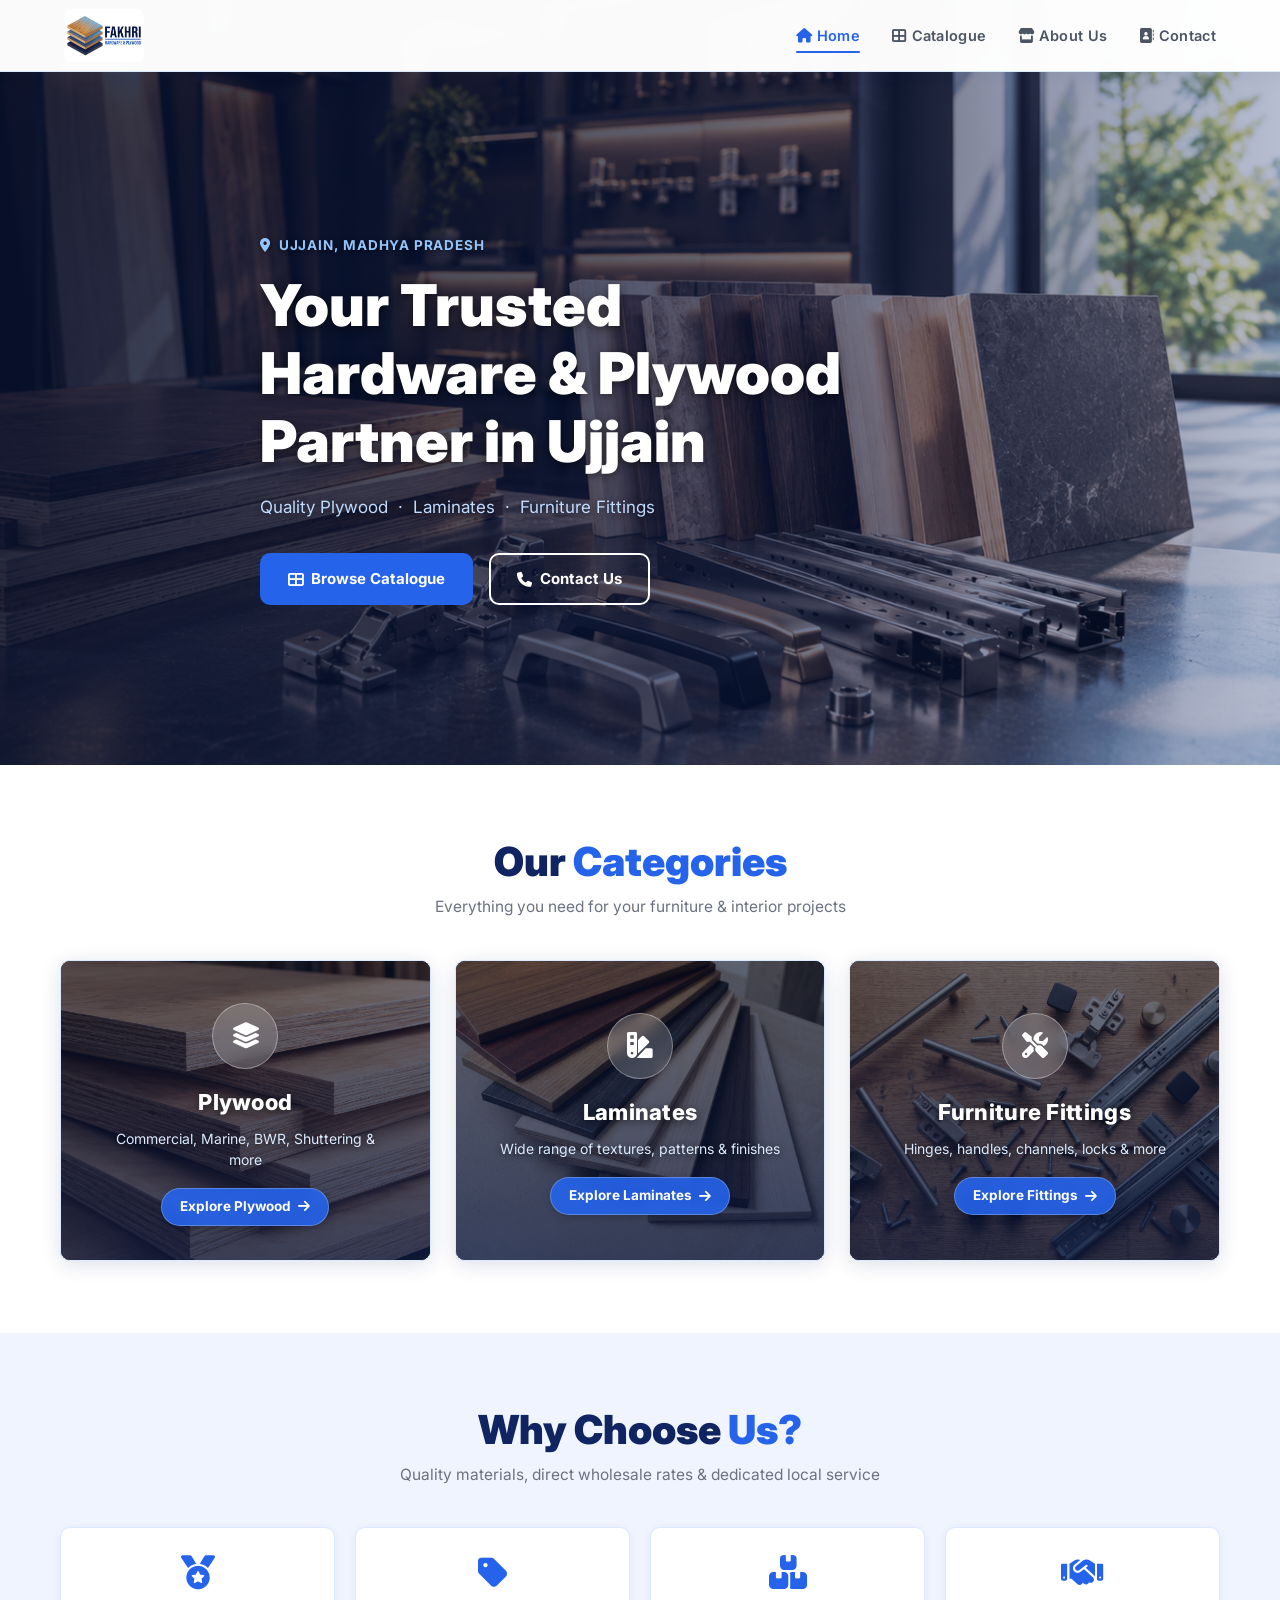
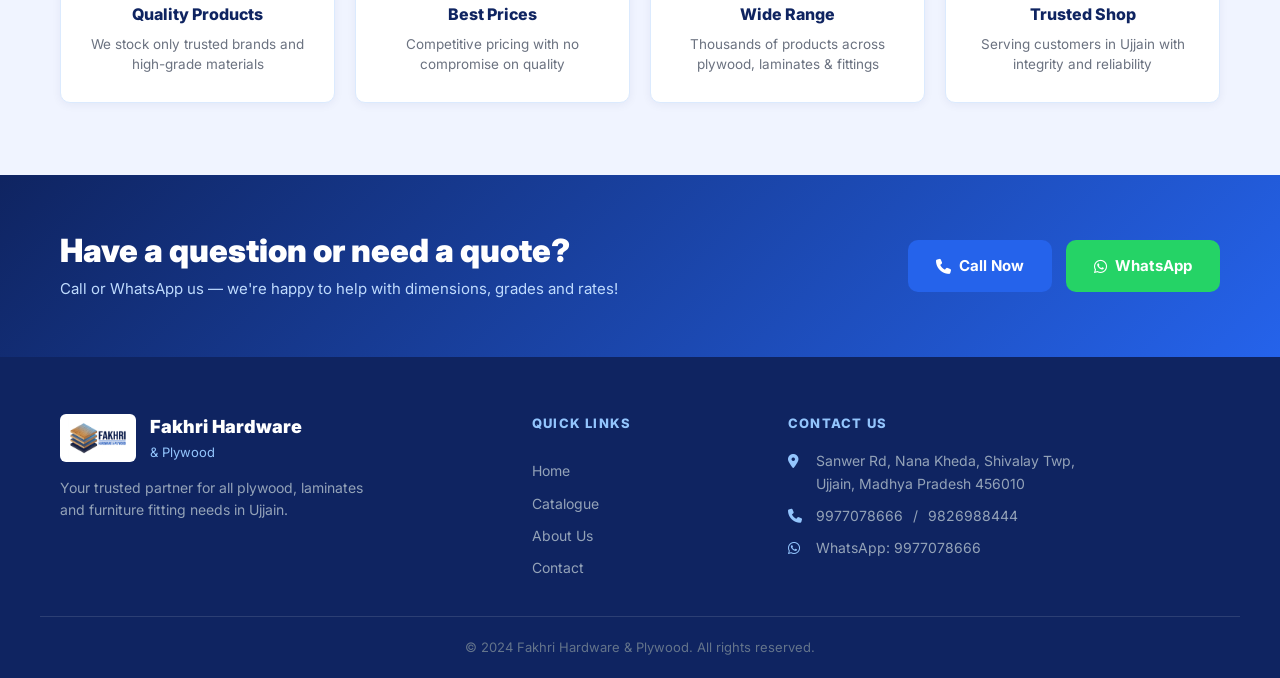
==== commit bac61889: "Enhance mobile responsiveness, add sticky bottom quick actions, and update category backgrounds with" ====
--- a/index.html
+++ b/index.html
@@ -1,4 +1,4 @@
-﻿<!DOCTYPE html>
+<!DOCTYPE html>
 <html lang="en">
 <head>
   <meta charset="UTF-8" />
@@ -13,20 +13,21 @@
   <!-- ========== NAVBAR ========== -->
   <header class="navbar">
     <div class="container nav-inner">
-      <a href="index.html" class="logo-img-wrap">
+      <a href="index.html" class="logo-img-wrap" aria-label="Fakhri Hardware Home">
         <img src="images/logo.jpg" alt="Fakhri Hardware & Plywood" class="nav-logo" />
       </a>
-      <button class="hamburger" id="hamburger" aria-label="Open menu">
+      <button class="hamburger" id="hamburger" aria-label="Toggle navigation menu" aria-expanded="false">
         <i class="fas fa-bars"></i>
       </button>
       <nav class="nav-links" id="navLinks">
-        <a href="index.html" class="active">Home</a>
-        <a href="catalogue.html">Catalogue</a>
-        <a href="about.html">About Us</a>
-        <a href="contact.html">Contact</a>
+        <a href="index.html" class="active"><i class="fas fa-home"></i> Home</a>
+        <a href="catalogue.html"><i class="fas fa-th-large"></i> Catalogue</a>
+        <a href="about.html"><i class="fas fa-store"></i> About Us</a>
+        <a href="contact.html"><i class="fas fa-address-book"></i> Contact</a>
       </nav>
     </div>
   </header>
+  <div class="nav-backdrop" id="navBackdrop"></div>
 
   <!-- ========== HERO ========== -->
   <section class="hero">
@@ -36,8 +37,8 @@
       <h1>Your Trusted<br> Hardware &amp; Plywood<br> Partner in Ujjain</h1>
       <p class="hero-sub">Quality Plywood &nbsp;&middot;&nbsp; Laminates &nbsp;&middot;&nbsp; Furniture Fittings</p>
       <div class="hero-btns">
-        <a href="catalogue.html" class="btn btn-primary">Browse Catalogue</a>
-        <a href="contact.html" class="btn btn-outline">Contact Us</a>
+        <a href="catalogue.html" class="btn btn-primary"><i class="fas fa-th-large"></i> Browse Catalogue</a>
+        <a href="contact.html" class="btn btn-outline"><i class="fas fa-phone"></i> Contact Us</a>
       </div>
     </div>
   </section>
@@ -48,20 +49,23 @@
       <h2 class="section-title">Our <span class="accent">Categories</span></h2>
       <p class="section-sub">Everything you need for your furniture & interior projects</p>
       <div class="cat-grid">
-        <a href="catalogue.html?cat=plywood" class="cat-card">
+        <a href="catalogue.html?cat=plywood" class="cat-card cat-card-plywood">
           <div class="cat-icon"><i class="fas fa-layer-group"></i></div>
           <h3>Plywood</h3>
           <p>Commercial, Marine, BWR, Shuttering & more</p>
+          <span class="cat-action">Explore Plywood <i class="fas fa-arrow-right"></i></span>
         </a>
-        <a href="catalogue.html?cat=laminates" class="cat-card">
+        <a href="catalogue.html?cat=laminates" class="cat-card cat-card-laminates">
           <div class="cat-icon"><i class="fas fa-swatchbook"></i></div>
           <h3>Laminates</h3>
           <p>Wide range of textures, patterns & finishes</p>
+          <span class="cat-action">Explore Laminates <i class="fas fa-arrow-right"></i></span>
         </a>
-        <a href="catalogue.html?cat=fittings" class="cat-card">
+        <a href="catalogue.html?cat=fittings" class="cat-card cat-card-fittings">
           <div class="cat-icon"><i class="fas fa-screwdriver-wrench"></i></div>
           <h3>Furniture Fittings</h3>
           <p>Hinges, handles, channels, locks & more</p>
+          <span class="cat-action">Explore Fittings <i class="fas fa-arrow-right"></i></span>
         </a>
       </div>
     </div>
@@ -71,6 +75,7 @@
   <section class="section why-us">
     <div class="container">
       <h2 class="section-title">Why Choose <span class="accent">Us?</span></h2>
+      <p class="section-sub">Quality materials, direct wholesale rates & dedicated local service</p>
       <div class="why-grid">
         <div class="why-card">
           <i class="fas fa-medal"></i>
@@ -101,7 +106,7 @@
     <div class="container cta-inner">
       <div>
         <h2>Have a question or need a quote?</h2>
-        <p>Call or WhatsApp us — we're happy to help!</p>
+        <p>Call or WhatsApp us — we're happy to help with dimensions, grades and rates!</p>
       </div>
       <div class="cta-actions">
         <a href="tel:9977078666" class="btn btn-primary"><i class="fas fa-phone"></i> Call Now</a>
@@ -142,6 +147,26 @@
     </div>
   </footer>
 
+  <!-- ========== MOBILE BOTTOM QUICK ACTION BAR ========== -->
+  <nav class="mobile-bottom-bar" aria-label="Mobile Quick Actions">
+    <a href="tel:9977078666" class="bottom-bar-item" aria-label="Call Store">
+      <i class="fas fa-phone-alt"></i>
+      <span>Call</span>
+    </a>
+    <a href="https://wa.me/919977078666?text=Hi%2C%20I%20would%20like%20to%20enquire%20about%20your%20products." target="_blank" class="bottom-bar-item active-wa" aria-label="Chat on WhatsApp">
+      <i class="fab fa-whatsapp"></i>
+      <span>WhatsApp</span>
+    </a>
+    <a href="catalogue.html" class="bottom-bar-item" aria-label="View Catalogue">
+      <i class="fas fa-th-large"></i>
+      <span>Catalogue</span>
+    </a>
+    <a href="https://maps.google.com/?q=5Q6Q+M59,+Sanwer+Rd,+Nana+Kheda,+Shivalay+Twp,+Ujjain,+MP+456010" target="_blank" class="bottom-bar-item" aria-label="Open Directions">
+      <i class="fas fa-location-dot"></i>
+      <span>Location</span>
+    </a>
+  </nav>
+
   <script src="js/main.js"></script>
 </body>
 </html>
--- a/css/style.css
+++ b/css/style.css
@@ -1,11 +1,15 @@
-﻿/* ============================
+/* ============================
    FAKHRI HARDWARE & PLYWOOD
    Main Stylesheet
    Theme: Clean Blue & White
-   Colors: #1a3c8f (navy) / #2563eb (blue) / #ffffff / #f0f4ff (light blue bg)
+   Colors: #0f2461 (navy) / #2563eb (blue) / #ffffff / #f0f4ff (light blue bg)
    ============================ */
 
-*, *::before, *::after { box-sizing: border-box; margin: 0; padding: 0; }
+*, *::before, *::after {
+  box-sizing: border-box;
+  margin: 0;
+  padding: 0;
+}
 
 :root {
   --bg-dark:    #0f2461;
@@ -18,12 +22,16 @@
   --grey:       #6b7280;
   --light-grey: #374151;
   --border:     #dbeafe;
-  --font:       'Inter', sans-serif;
+  --font:       'Inter', -apple-system, BlinkMacSystemFont, 'Segoe UI', Roboto, sans-serif;
   --radius:     10px;
   --shadow:     0 4px 24px rgba(37,99,235,0.12);
-}
-
-html { scroll-behavior: smooth; }
+  --shadow-sm:  0 2px 10px rgba(15,36,97,0.06);
+}
+
+html {
+  scroll-behavior: smooth;
+  -webkit-text-size-adjust: 100%;
+}
 
 body {
   background: var(--white);
@@ -31,10 +39,21 @@
   font-family: var(--font);
   font-size: 16px;
   line-height: 1.6;
-}
-
-a { text-decoration: none; color: inherit; }
-img { max-width: 100%; display: block; }
+  overflow-x: hidden;
+  width: 100%;
+  -webkit-tap-highlight-color: transparent;
+}
+
+a {
+  text-decoration: none;
+  color: inherit;
+}
+
+img {
+  max-width: 100%;
+  height: auto;
+  display: block;
+}
 
 .container {
   max-width: 1200px;
@@ -42,53 +61,98 @@
   padding: 0 20px;
 }
 
-.accent { color: var(--blue); }
+.accent {
+  color: var(--blue);
+}
 
 /* ---- BUTTONS ---- */
 .btn {
   display: inline-flex;
   align-items: center;
+  justify-content: center;
   gap: 8px;
-  padding: 12px 28px;
+  padding: 12px 26px;
   border-radius: var(--radius);
   font-weight: 700;
   font-size: 15px;
   cursor: pointer;
-  transition: all 0.25s ease;
+  transition: all 0.22s ease;
   border: 2px solid transparent;
-}
+  touch-action: manipulation;
+  user-select: none;
+  text-align: center;
+}
+.btn:active {
+  transform: scale(0.98);
+}
+
 .btn-primary {
   background: var(--blue);
   color: var(--white);
 }
-.btn-primary:hover { background: var(--blue-dark); transform: translateY(-2px); }
+.btn-primary:hover {
+  background: var(--blue-dark);
+  transform: translateY(-2px);
+}
+.btn-primary:active {
+  transform: translateY(0) scale(0.98);
+}
 
 .btn-outline {
   background: transparent;
   color: var(--white);
   border-color: var(--white);
 }
-.btn-outline:hover { background: var(--white); color: var(--blue); transform: translateY(-2px); }
+.btn-outline:hover {
+  background: var(--white);
+  color: var(--blue);
+  transform: translateY(-2px);
+}
+
+.btn-outline-blue {
+  background: transparent;
+  color: var(--blue);
+  border-color: var(--blue);
+}
+.btn-outline-blue:hover {
+  background: var(--blue);
+  color: var(--white);
+  transform: translateY(-2px);
+}
+.btn-outline-blue:active {
+  transform: translateY(0) scale(0.98);
+}
 
 .btn-whatsapp {
   background: #25d366;
-  color: #fff;
-}
-.btn-whatsapp:hover { background: #1ebe5a; transform: translateY(-2px); }
+  color: #ffffff;
+}
+.btn-whatsapp:hover {
+  background: #1ebe5a;
+  transform: translateY(-2px);
+}
 
 /* ---- SECTION TITLES ---- */
-.section { padding: 80px 0; }
+.section {
+  padding: 72px 0;
+}
 .section-title {
-  font-size: clamp(1.8rem, 3vw, 2.5rem);
+  font-size: clamp(1.65rem, 3.5vw, 2.5rem);
   font-weight: 900;
   text-align: center;
-  margin-bottom: 10px;
+  margin-bottom: 8px;
+  color: var(--navy);
+  line-height: 1.25;
 }
 .section-sub {
   text-align: center;
   color: var(--grey);
-  margin-bottom: 48px;
-  font-size: 16px;
+  margin-bottom: 40px;
+  font-size: 15.5px;
+  max-width: 600px;
+  margin-left: auto;
+  margin-right: auto;
+  padding: 0 10px;
 }
 
 /* ===========================
@@ -101,11 +165,11 @@
   right: 0;
   z-index: 1000;
   height: 72px;
-  background: rgba(255, 255, 255, 0.97);
+  background: rgba(255, 255, 255, 0.98);
   backdrop-filter: blur(10px);
+  -webkit-backdrop-filter: blur(10px);
   border-bottom: 1px solid var(--border);
-  box-shadow: 0 2px 16px rgba(37, 99, 235, 0.08);
-  box-sizing: border-box;
+  box-shadow: 0 2px 16px rgba(15, 36, 97, 0.06);
 }
 
 .nav-inner {
@@ -114,59 +178,58 @@
   justify-content: space-between;
   height: 100%;
   width: 100%;
-  max-width: none;
-  margin: 0;
-  padding: 0 28px;
-  box-sizing: border-box;
+  padding: 0 24px;
 }
 
 .logo-img-wrap {
   display: flex;
   align-items: center;
-  justify-content: flex-start;
   text-decoration: none;
   height: 100%;
-  gap: 10px;
   flex-shrink: 0;
 }
 
 .nav-logo {
   display: block;
-  width: 110px;
-  height: 62px;
-  max-width: 110px;
-  max-height: 62px;
+  height: 54px;
+  width: auto;
+  max-width: 130px;
   object-fit: contain;
   border-radius: 8px;
-  box-shadow: 0 2px 8px rgba(15, 36, 97, 0.08);
-  transition: transform 0.25s ease, box-shadow 0.25s ease;
-}
-
+  transition: transform 0.2s ease;
+}
 .nav-logo:hover {
   transform: scale(1.02);
-  box-shadow: 0 4px 12px rgba(15, 36, 97, 0.15);
-}
-
-.logo {
-  display: flex;
-  flex-direction: column;
-  line-height: 1.1;
-  border-left: 4px solid var(--blue);
-  padding-left: 12px;
-}
-.logo-main { font-size: 17px; font-weight: 900; color: var(--navy); }
-.logo-sub  { font-size: 13px; font-weight: 600; color: var(--blue); }
-
-.nav-links { display: flex; gap: 32px; }
+}
+
+.nav-links {
+  display: flex;
+  align-items: center;
+  gap: 32px;
+}
 .nav-links a {
   font-weight: 600;
-  font-size: 14px;
+  font-size: 14.5px;
   color: #4b5563;
   transition: color 0.2s;
-  letter-spacing: 0.5px;
+  letter-spacing: 0.3px;
+  padding: 6px 0;
+  position: relative;
 }
 .nav-links a:hover,
-.nav-links a.active { color: var(--blue); }
+.nav-links a.active {
+  color: var(--blue);
+}
+.nav-links a.active::after {
+  content: "";
+  position: absolute;
+  bottom: 0;
+  left: 0;
+  right: 0;
+  height: 2px;
+  background: var(--blue);
+  border-radius: 2px;
+}
 
 .hamburger {
   display: none;
@@ -175,6 +238,28 @@
   color: var(--navy);
   font-size: 22px;
   cursor: pointer;
+  padding: 8px;
+  border-radius: 8px;
+  touch-action: manipulation;
+}
+
+/* Nav Backdrop for Mobile */
+.nav-backdrop {
+  display: none;
+  position: fixed;
+  inset: 0;
+  background: rgba(15, 36, 97, 0.45);
+  backdrop-filter: blur(2px);
+  -webkit-backdrop-filter: blur(2px);
+  z-index: 998;
+  opacity: 0;
+  transition: opacity 0.25s ease;
+  pointer-events: none;
+}
+.nav-backdrop.active {
+  display: block;
+  opacity: 1;
+  pointer-events: auto;
 }
 
 /* ===========================
@@ -182,32 +267,36 @@
 =========================== */
 .hero {
   position: relative;
-  min-height: 88vh;
+  min-height: 85vh;
   display: flex;
   align-items: center;
   justify-content: flex-start;
-  background: linear-gradient(90deg, rgba(8, 18, 48, 0.94) 0%, rgba(11, 25, 66, 0.84) 42%, rgba(15, 36, 97, 0.5) 80%, rgba(15, 36, 97, 0.35) 100%),
-              url('../images/Modern Woodworking Hardware Showroom.png') center right / cover no-repeat;
   background-color: var(--navy);
   overflow: hidden;
+  padding-top: 72px;
+}
+.hero::before {
+  content: "";
+  position: absolute;
+  inset: 0;
+  background: url('../images/Modern\ Woodworking\ Hardware\ Showroom.png') center right / cover no-repeat;
+  filter: brightness(1.0) contrast(1.02);
+  z-index: 0;
 }
 .hero-overlay {
   position: absolute;
   inset: 0;
-  background-image: radial-gradient(rgba(255, 255, 255, 0.04) 1px, transparent 1px);
-  background-size: 24px 24px;
+  background: linear-gradient(90deg, rgba(8, 18, 48, 0.85) 0%, rgba(11, 25, 66, 0.65) 55%, rgba(15, 36, 97, 0.3) 100%);
+  z-index: 1;
   pointer-events: none;
 }
 .hero .hero-content {
   position: relative;
-  z-index: 1;
-  padding: 130px 24px 80px clamp(24px, 4vw, 56px);
-  max-width: 780px;
+  z-index: 2;
+  padding: 80px 24px 80px 0;
+  max-width: 760px;
   width: 100%;
-  margin: 0;
-  margin-right: auto;
   text-align: left;
-  box-sizing: border-box;
 }
 .hero-tag {
   display: inline-flex;
@@ -215,25 +304,26 @@
   gap: 8px;
   color: #93c5fd;
   font-weight: 700;
-  font-size: 14px;
-  letter-spacing: 1px;
+  font-size: 13.5px;
+  letter-spacing: 0.8px;
   text-transform: uppercase;
-  margin-bottom: 20px;
-  text-align: left;
+  margin-bottom: 16px;
+  text-shadow: 0 1px 4px rgba(0, 0, 0, 0.6);
 }
 .hero-content h1 {
-  font-size: clamp(2.2rem, 5vw, 3.8rem);
+  font-size: clamp(2rem, 4.5vw, 3.6rem);
   font-weight: 900;
-  line-height: 1.15;
-  margin-bottom: 20px;
+  line-height: 1.18;
+  margin-bottom: 18px;
   color: var(--white);
-  text-align: left;
+  text-shadow: 0 2px 10px rgba(0, 0, 0, 0.5);
 }
 .hero-sub {
   color: #bfdbfe;
-  font-size: 18px;
-  margin-bottom: 36px;
-  text-align: left;
+  font-size: 17px;
+  line-height: 1.6;
+  margin-bottom: 32px;
+  text-shadow: 0 1px 6px rgba(0, 0, 0, 0.5);
 }
 .hero-btns {
   display: flex;
@@ -246,46 +336,147 @@
 /* ===========================
    CATEGORIES
 =========================== */
-.categories { background: var(--white); }
-
+.categories {
+  background: var(--white);
+}
 .cat-grid {
   display: grid;
   grid-template-columns: repeat(auto-fit, minmax(280px, 1fr));
   gap: 24px;
 }
 .cat-card {
-  background: var(--white);
+  position: relative;
+  overflow: hidden;
+  border-radius: var(--radius);
+  padding: 42px 24px 34px;
+  text-align: center;
+  transition: all 0.32s ease;
+  cursor: pointer;
+  display: flex;
+  flex-direction: column;
+  align-items: center;
+  justify-content: center;
+  min-height: 270px;
+  box-shadow: 0 4px 20px rgba(15, 36, 97, 0.14);
   border: 1.5px solid var(--border);
-  border-top: 4px solid var(--blue);
-  border-radius: var(--radius);
-  padding: 36px 28px;
-  text-align: center;
-  transition: all 0.3s ease;
-  cursor: pointer;
-  display: block;
-  box-shadow: 0 2px 12px rgba(37,99,235,0.07);
+  text-decoration: none;
+  -webkit-tap-highlight-color: transparent;
+  isolation: isolate;
+  background-color: var(--navy);
+}
+.cat-card::before {
+  content: "";
+  position: absolute;
+  inset: 0;
+  background-size: cover;
+  background-position: center;
+  background-repeat: no-repeat;
+  transition: transform 0.45s cubic-bezier(0.16, 1, 0.3, 1), filter 0.3s ease;
+  z-index: -2;
+  filter: brightness(0.85);
+}
+.cat-card::after {
+  content: "";
+  position: absolute;
+  inset: 0;
+  background: linear-gradient(180deg, rgba(8, 18, 48, 0.50) 0%, rgba(11, 25, 66, 0.75) 100%);
+  transition: background 0.3s ease;
+  z-index: -1;
 }
 .cat-card:hover {
+  transform: translateY(-6px);
+  box-shadow: 0 14px 36px rgba(15, 36, 97, 0.28);
+  border-color: #93c5fd;
+}
+.cat-card:hover::before {
+  transform: scale(1.08);
+  filter: brightness(1.03);
+}
+.cat-card:hover::after {
+  background: linear-gradient(180deg, rgba(8, 18, 48, 0.50) 0%, rgba(11, 25, 66, 0.78) 100%);
+}
+.cat-card:active {
+  transform: scale(0.98);
+}
+
+/* Category Background Photos */
+.cat-card-plywood::before {
+  background-image: url('../images/Warm Stacked Plywood Layers.png');
+}
+.cat-card-laminates::before {
+  background-image: url('../images/laminates-swatches.jpg');
+}
+.cat-card-fittings::before {
+  background-image: url('../images/furniture-fittings-tabletop.jpg');
+}
+
+.cat-icon {
+  width: 66px;
+  height: 66px;
+  border-radius: 50%;
+  background: rgba(255, 255, 255, 0.18);
+  backdrop-filter: blur(8px);
+  -webkit-backdrop-filter: blur(8px);
+  border: 1.5px solid rgba(255, 255, 255, 0.35);
+  display: flex;
+  align-items: center;
+  justify-content: center;
+  margin: 0 auto 16px;
+  transition: transform 0.3s ease, background 0.3s ease, border-color 0.3s ease;
+}
+.cat-card:hover .cat-icon {
+  transform: scale(1.1);
+  background: var(--blue);
   border-color: var(--blue);
-  transform: translateY(-6px);
-  box-shadow: 0 8px 30px rgba(37,99,235,0.18);
-}
-.cat-icon {
-  width: 72px; height: 72px;
-  border-radius: 50%;
-  background: rgba(37,99,235,0.10);
-  display: flex; align-items: center; justify-content: center;
-  margin: 0 auto 20px;
-}
-.cat-icon i { font-size: 30px; color: var(--blue); }
-.cat-card h3 { font-size: 20px; font-weight: 800; margin-bottom: 10px; color: var(--navy); }
-.cat-card p  { font-size: 14px; color: var(--grey); }
+}
+.cat-icon i {
+  font-size: 26px;
+  color: var(--white);
+}
+.cat-card h3 {
+  font-size: 22px;
+  font-weight: 800;
+  margin-bottom: 8px;
+  color: var(--white);
+  text-shadow: 0 2px 10px rgba(0, 0, 0, 0.6);
+  letter-spacing: 0.3px;
+}
+.cat-card p {
+  font-size: 14px;
+  color: #dbeafe;
+  line-height: 1.5;
+  margin-bottom: 18px;
+  text-shadow: 0 1px 6px rgba(0, 0, 0, 0.6);
+  max-width: 290px;
+}
+.cat-action {
+  display: inline-flex;
+  align-items: center;
+  gap: 7px;
+  font-size: 13.5px;
+  font-weight: 700;
+  color: #ffffff;
+  background: rgba(37, 99, 235, 0.9);
+  padding: 7px 18px;
+  border-radius: 999px;
+  backdrop-filter: blur(4px);
+  -webkit-backdrop-filter: blur(4px);
+  transition: background 0.2s, transform 0.2s, box-shadow 0.2s;
+  border: 1px solid rgba(255, 255, 255, 0.25);
+  box-shadow: 0 2px 8px rgba(0, 0, 0, 0.2);
+}
+.cat-card:hover .cat-action {
+  background: var(--blue);
+  transform: translateY(-2px);
+  box-shadow: 0 4px 14px rgba(37, 99, 235, 0.4);
+}
 
 /* ===========================
    WHY US
 =========================== */
-.why-us { background: var(--bg-card); }
-
+.why-us {
+  background: var(--bg-card);
+}
 .why-grid {
   display: grid;
   grid-template-columns: repeat(auto-fit, minmax(220px, 1fr));
@@ -295,28 +486,38 @@
   background: var(--white);
   border: 1px solid var(--border);
   border-radius: var(--radius);
-  padding: 30px 24px;
+  padding: 28px 22px;
   text-align: center;
-  transition: all 0.3s;
-  box-shadow: 0 2px 10px rgba(37,99,235,0.06);
-}
-.why-card:hover { border-color: var(--blue); box-shadow: var(--shadow); }
+  transition: all 0.25s;
+  box-shadow: var(--shadow-sm);
+}
+.why-card:hover {
+  border-color: var(--blue);
+  box-shadow: var(--shadow);
+}
 .why-card i {
-  font-size: 36px;
+  font-size: 34px;
   color: var(--blue);
-  margin-bottom: 14px;
+  margin-bottom: 12px;
   display: block;
 }
-.why-card h4 { font-size: 16px; font-weight: 800; margin-bottom: 8px; color: var(--navy); }
-.why-card p  { font-size: 13px; color: var(--grey); }
+.why-card h4 {
+  font-size: 16px;
+  font-weight: 800;
+  margin-bottom: 6px;
+  color: var(--navy);
+}
+.why-card p {
+  font-size: 13.5px;
+  color: var(--grey);
+  line-height: 1.5;
+}
 
 /* ===========================
    CTA BANNER
 =========================== */
 .cta-banner {
   background: linear-gradient(135deg, var(--navy) 0%, var(--blue) 100%);
-  border-top: none;
-  border-bottom: none;
   padding: 56px 0;
 }
 .cta-inner {
@@ -326,20 +527,37 @@
   gap: 32px;
   flex-wrap: wrap;
 }
-.cta-inner h2 { font-size: clamp(1.4rem, 2.5vw, 2rem); font-weight: 900; color: var(--white); }
-.cta-inner p  { color: #bfdbfe; margin-top: 6px; }
-.cta-actions  { display: flex; gap: 14px; flex-wrap: wrap; }
+.cta-inner h2 {
+  font-size: clamp(1.4rem, 2.5vw, 2rem);
+  font-weight: 900;
+  color: var(--white);
+  line-height: 1.25;
+}
+.cta-inner p {
+  color: #bfdbfe;
+  margin-top: 6px;
+  font-size: 15px;
+}
+.cta-actions {
+  display: flex;
+  gap: 14px;
+  flex-wrap: wrap;
+}
 
 /* ===========================
    FOOTER
 =========================== */
-.footer { background: var(--navy); padding: 60px 0 0; }
+.footer {
+  background: var(--navy);
+  padding: 56px 0 0;
+  color: #cbd5e1;
+}
 .footer-inner {
   display: grid;
   grid-template-columns: 2fr 1fr 2fr;
   gap: 40px;
-  padding-bottom: 40px;
-  border-bottom: 1px solid rgba(255,255,255,0.1);
+  padding-bottom: 36px;
+  border-bottom: 1px solid rgba(255, 255, 255, 0.12);
 }
 .footer-brand .footer-logo-row {
   display: flex;
@@ -355,76 +573,141 @@
   padding: 4px 8px;
   border-radius: 6px;
 }
-.footer-brand .logo-main { font-size: 18px; font-weight: 900; color: var(--white); display: block; }
-.footer-brand .logo-sub  { font-size: 13px; color: #93c5fd; display: block; }
-.footer-brand p { color: #94a3b8; font-size: 14px; max-width: 320px; margin-top: 8px; }
-
+.footer-brand .logo-main {
+  font-size: 18px;
+  font-weight: 900;
+  color: var(--white);
+  display: block;
+}
+.footer-brand .logo-sub {
+  font-size: 13px;
+  color: #93c5fd;
+  display: block;
+}
+.footer-brand p {
+  color: #94a3b8;
+  font-size: 14px;
+  line-height: 1.6;
+  max-width: 320px;
+  margin-top: 8px;
+}
 .footer-links h4,
 .footer-contact h4 {
   font-size: 13px;
   text-transform: uppercase;
-  letter-spacing: 1.5px;
+  letter-spacing: 1.2px;
   color: #93c5fd;
   margin-bottom: 16px;
   font-weight: 800;
 }
-.footer-links { display: flex; flex-direction: column; gap: 10px; }
-.footer-links a { color: #94a3b8; font-size: 14px; transition: color 0.2s; }
-.footer-links a:hover { color: var(--white); }
-
-.footer-contact p { color: #94a3b8; font-size: 14px; margin-bottom: 10px; display: flex; gap: 10px; }
-.footer-contact i { color: #93c5fd; min-width: 16px; margin-top: 3px; }
-.footer-contact a { color: #94a3b8; }
-.footer-contact a:hover { color: var(--white); }
-
+.footer-links {
+  display: flex;
+  flex-direction: column;
+  gap: 10px;
+}
+.footer-links a {
+  color: #94a3b8;
+  font-size: 14px;
+  transition: color 0.2s;
+}
+.footer-links a:hover {
+  color: var(--white);
+}
+.footer-contact p {
+  color: #94a3b8;
+  font-size: 14px;
+  line-height: 1.6;
+  margin-bottom: 10px;
+  display: flex;
+  gap: 10px;
+}
+.footer-contact i {
+  color: #93c5fd;
+  min-width: 18px;
+  margin-top: 4px;
+}
+.footer-contact a {
+  color: #94a3b8;
+  transition: color 0.2s;
+}
+.footer-contact a:hover {
+  color: var(--white);
+}
 .footer-bottom {
   text-align: center;
-  padding: 20px;
+  padding: 20px 16px;
   color: #64748b;
   font-size: 13px;
 }
 
 /* ===========================
-   CATALOGUE PAGE
+   PAGE HERO (Catalogue / About / Contact)
 =========================== */
 .page-hero {
-  padding: 120px 0 60px;
+  padding: 110px 0 46px;
   background: var(--bg-card);
   border-bottom: 1px solid var(--border);
 }
-.page-hero h1 { font-size: clamp(2rem, 4vw, 3rem); font-weight: 900; margin-bottom: 8px; color: var(--navy); }
-.page-hero p  { color: var(--grey); }
-
+.page-hero h1 {
+  font-size: clamp(1.9rem, 4vw, 2.8rem);
+  font-weight: 900;
+  margin-bottom: 8px;
+  color: var(--navy);
+  line-height: 1.2;
+}
+.page-hero p {
+  color: var(--grey);
+  font-size: 15.5px;
+  line-height: 1.5;
+  max-width: 680px;
+}
+
+/* ===========================
+   CATALOGUE FILTER & SEARCH
+=========================== */
 .filter-bar {
   background: var(--white);
-  padding: 20px 0;
+  padding: 16px 0;
   border-bottom: 1px solid var(--border);
   position: sticky;
-  top: 68px;
+  top: 72px;
   z-index: 100;
-  box-shadow: 0 2px 8px rgba(37,99,235,0.06);
+  box-shadow: 0 2px 8px rgba(37, 99, 235, 0.06);
 }
 .filter-inner {
   display: flex;
   align-items: center;
-  gap: 12px;
+  justify-content: space-between;
+  gap: 14px;
   flex-wrap: wrap;
 }
+.filter-chips {
+  display: flex;
+  align-items: center;
+  gap: 10px;
+  flex-wrap: wrap;
+}
 .filter-btn {
-  padding: 8px 20px;
+  padding: 8px 18px;
   border-radius: 999px;
-  font-size: 14px;
+  font-size: 13.5px;
   font-weight: 600;
   cursor: pointer;
   border: 1.5px solid var(--border);
   background: var(--white);
   color: var(--grey);
   transition: all 0.2s;
-}
-.filter-btn.active, .filter-btn:hover {
+  touch-action: manipulation;
+  user-select: none;
+}
+.filter-btn.active,
+.filter-btn:hover {
   border-color: var(--blue);
   color: var(--blue);
-  background: rgba(37,99,235,0.07);
+  background: rgba(37, 99, 235, 0.08);
+}
+.filter-btn:active {
+  transform: scale(0.96);
 }
 
 .search-box {
@@ -435,36 +718,45 @@
   border: 1.5px solid var(--border);
   border-radius: var(--radius);
   padding: 8px 14px;
-  gap: 8px;
-}
-.search-box i { color: var(--grey); }
+  gap: 10px;
+}
+.search-box i {
+  color: var(--grey);
+}
 .search-box input {
   background: none;
   border: none;
   outline: none;
   color: #1e293b;
-  font-size: 14px;
-  width: 200px;
-}
-.search-box input::placeholder { color: #9ca3af; }
-
-.catalogue-section { padding: 60px 0; }
+  font-size: 14.5px;
+  width: 210px;
+  font-family: inherit;
+}
+.search-box input::placeholder {
+  color: #9ca3af;
+}
+
+.catalogue-section {
+  padding: 56px 0;
+}
 .cat-section-title {
-  font-size: 1.5rem;
+  font-size: 1.45rem;
   font-weight: 800;
-  margin-bottom: 24px;
-  padding-bottom: 10px;
+  margin-bottom: 22px;
+  padding-bottom: 8px;
   border-bottom: 2px solid var(--blue);
   display: flex;
   align-items: center;
   gap: 10px;
   color: var(--navy);
 }
-.cat-section-title i { color: var(--blue); }
+.cat-section-title i {
+  color: var(--blue);
+}
 
 .products-grid {
   display: grid;
-  grid-template-columns: repeat(auto-fill, minmax(240px, 1fr));
+  grid-template-columns: repeat(auto-fill, minmax(260px, 1fr));
   gap: 20px;
   margin-bottom: 48px;
 }
@@ -473,7 +765,7 @@
   border: 1px solid var(--border);
   border-radius: var(--radius);
   padding: 22px;
-  transition: all 0.3s;
+  transition: all 0.25s;
   display: flex;
   flex-direction: column;
 }
@@ -488,20 +780,37 @@
   font-weight: 700;
   padding: 3px 10px;
   border-radius: 999px;
-  background: rgba(37,99,235,0.10);
+  background: rgba(37, 99, 235, 0.10);
   color: var(--blue);
   margin-bottom: 12px;
   width: fit-content;
-}
-.product-card h4 { font-size: 15px; font-weight: 800; margin-bottom: 6px; color: var(--navy); }
-.product-card .spec { font-size: 13px; color: var(--grey); margin-bottom: 12px; flex: 1; }
+  letter-spacing: 0.3px;
+}
+.product-card h4 {
+  font-size: 16px;
+  font-weight: 800;
+  margin-bottom: 6px;
+  color: var(--navy);
+  line-height: 1.35;
+}
+.product-card .spec {
+  font-size: 13px;
+  color: var(--grey);
+  margin-bottom: 14px;
+  flex: 1;
+  line-height: 1.5;
+}
 .product-price {
-  font-size: 20px;
+  font-size: 18px;
   font-weight: 900;
   color: var(--blue);
   margin-bottom: 14px;
 }
-.product-price span { font-size: 13px; font-weight: 500; color: var(--grey); }
+.product-price span {
+  font-size: 13px;
+  font-weight: 500;
+  color: var(--grey);
+}
 .product-wa {
   display: flex;
   align-items: center;
@@ -510,103 +819,649 @@
   background: #25d366;
   color: #fff;
   font-weight: 700;
-  font-size: 13px;
-  padding: 9px;
+  font-size: 13.5px;
+  padding: 10px 14px;
   border-radius: 8px;
-  transition: background 0.2s;
-}
-.product-wa:hover { background: #1ebe5a; }
-.product-wa i { font-size: 15px; }
+  transition: background 0.2s, transform 0.15s;
+  touch-action: manipulation;
+}
+.product-wa:hover {
+  background: #1ebe5a;
+}
+.product-wa:active {
+  transform: scale(0.98);
+}
+.product-wa i {
+  font-size: 16px;
+}
 
 /* ===========================
    CONTACT PAGE
 =========================== */
-.contact-section { padding: 80px 0; }
+.contact-section {
+  padding: 72px 0;
+}
 .contact-grid {
   display: grid;
-  grid-template-columns: 1fr 1.4fr;
+  grid-template-columns: 1fr 1.3fr;
   gap: 40px;
   align-items: start;
 }
-.contact-info h2 { font-size: 2rem; font-weight: 900; margin-bottom: 24px; color: var(--navy); }
+.contact-info h2 {
+  font-size: 1.85rem;
+  font-weight: 900;
+  margin-bottom: 24px;
+  color: var(--navy);
+}
 .info-item {
   display: flex;
   gap: 16px;
-  margin-bottom: 28px;
+  margin-bottom: 24px;
 }
 .info-icon {
-  width: 46px; height: 46px;
+  width: 46px;
+  height: 46px;
   border-radius: 10px;
-  background: rgba(37,99,235,0.10);
-  display: flex; align-items: center; justify-content: center;
+  background: rgba(37, 99, 235, 0.10);
+  display: flex;
+  align-items: center;
+  justify-content: center;
   flex-shrink: 0;
 }
-.info-icon i { color: var(--blue); font-size: 18px; }
-.info-text h4 { font-weight: 800; margin-bottom: 4px; color: var(--navy); }
-.info-text p, .info-text a { color: var(--grey); font-size: 14px; }
-.info-text a:hover { color: var(--blue); }
-
+.info-icon i {
+  color: var(--blue);
+  font-size: 18px;
+}
+.info-text h4 {
+  font-weight: 800;
+  font-size: 15px;
+  margin-bottom: 4px;
+  color: var(--navy);
+}
+.info-text p,
+.info-text a {
+  color: var(--grey);
+  font-size: 14px;
+  line-height: 1.5;
+}
+.info-text a:hover {
+  color: var(--blue);
+}
+.contact-actions {
+  display: flex;
+  gap: 14px;
+  margin-top: 14px;
+  flex-wrap: wrap;
+}
 .map-container {
   border-radius: var(--radius);
   overflow: hidden;
   border: 1px solid var(--border);
-  height: 420px;
-}
-.map-container iframe { width: 100%; height: 100%; border: none; }
+  height: 400px;
+}
+.map-container iframe {
+  width: 100%;
+  height: 100%;
+  border: none;
+}
 
 /* ===========================
    ABOUT PAGE
 =========================== */
-.about-section { padding: 80px 0; }
+.about-section {
+  padding: 72px 0;
+}
 .about-grid {
   display: grid;
-  grid-template-columns: 1fr 1fr;
-  gap: 60px;
+  grid-template-columns: 1fr 1.2fr;
+  gap: 48px;
   align-items: center;
 }
 .about-img {
   border-radius: var(--radius);
   overflow: hidden;
   border: 1px solid var(--border);
-  min-height: 350px;
+  min-height: 360px;
   background: var(--bg-card);
-  display: flex; align-items: center; justify-content: center;
-}
-.about-img img { width: 100%; height: 100%; object-fit: cover; }
-.about-img-placeholder { color: var(--grey); font-size: 14px; }
-.about-text h2 { font-size: 2rem; font-weight: 900; margin-bottom: 16px; color: var(--navy); }
-.about-text p { color: var(--grey); margin-bottom: 16px; line-height: 1.8; }
+  display: flex;
+  align-items: center;
+  justify-content: center;
+}
+.about-img img {
+  width: 100%;
+  height: 100%;
+  object-fit: cover;
+}
+.about-img-placeholder {
+  color: var(--grey);
+  font-size: 14px;
+  text-align: center;
+  padding: 40px;
+}
+.about-text h2 {
+  font-size: 1.85rem;
+  font-weight: 900;
+  margin-bottom: 16px;
+  color: var(--navy);
+}
+.about-text p {
+  color: #475569;
+  margin-bottom: 16px;
+  line-height: 1.75;
+  font-size: 15.5px;
+}
+.about-why-grid {
+  margin-top: 28px;
+  grid-template-columns: repeat(2, 1fr);
+}
 
 /* ===========================
-   RESPONSIVE
+   MOBILE BOTTOM BAR
 =========================== */
+.mobile-bottom-bar {
+  display: none;
+}
+
+/* ==========================================================
+   MOBILE & TABLET RESPONSIVE STYLES (Mobile First Friendly)
+========================================================== */
+@media (max-width: 992px) {
+  .hero-content h1 {
+    font-size: clamp(2rem, 4.2vw, 3rem);
+  }
+  .footer-inner {
+    grid-template-columns: 1.5fr 1fr 1.5fr;
+    gap: 28px;
+  }
+}
+
 @media (max-width: 768px) {
-  .nav-logo { height: 40px; }
-  .hamburger { display: block; }
+  /* Mobile body spacing for sticky bottom bar */
+  body {
+    padding-bottom: 64px;
+  }
+
+  .container {
+    padding: 0 16px;
+  }
+
+  /* Sticky Mobile Bottom Quick Action Bar */
+  .mobile-bottom-bar {
+    display: flex;
+    align-items: center;
+    justify-content: space-around;
+    position: fixed;
+    bottom: 0;
+    left: 0;
+    right: 0;
+    height: 58px;
+    background: rgba(255, 255, 255, 0.98);
+    backdrop-filter: blur(14px);
+    -webkit-backdrop-filter: blur(14px);
+    border-top: 1px solid var(--border);
+    box-shadow: 0 -3px 16px rgba(15, 36, 97, 0.08);
+    z-index: 1001;
+    padding: 0 4px;
+    padding-bottom: env(safe-area-inset-bottom, 0px);
+  }
+  .bottom-bar-item {
+    display: flex;
+    flex-direction: column;
+    align-items: center;
+    justify-content: center;
+    gap: 3px;
+    flex: 1;
+    height: 100%;
+    color: #64748b;
+    text-decoration: none;
+    font-size: 11px;
+    font-weight: 600;
+    transition: color 0.18s, transform 0.15s;
+    -webkit-tap-highlight-color: transparent;
+    user-select: none;
+  }
+  .bottom-bar-item i {
+    font-size: 18px;
+    transition: transform 0.15s;
+  }
+  .bottom-bar-item:active i {
+    transform: scale(0.85);
+  }
+  .bottom-bar-item.active {
+    color: var(--blue);
+    font-weight: 700;
+  }
+  .bottom-bar-item.active-wa {
+    color: #15803d;
+  }
+  .bottom-bar-item.active-wa i {
+    color: #25d366;
+    font-size: 20px;
+  }
+
+  /* Compact Mobile Navbar */
+  .navbar {
+    height: 64px;
+  }
+  .nav-inner {
+    padding: 0 16px;
+  }
+  .nav-logo {
+    height: 44px;
+    width: auto;
+    max-width: 90px;
+  }
+
+  /* Mobile Hamburger */
+  .hamburger {
+    display: flex;
+    align-items: center;
+    justify-content: center;
+    width: 42px;
+    height: 42px;
+    border-radius: 8px;
+    border: 1.5px solid var(--border);
+    background: #f8fafc;
+    color: var(--navy);
+    font-size: 19px;
+    cursor: pointer;
+    transition: all 0.2s ease;
+  }
+  .hamburger:active {
+    background: #eff6ff;
+    border-color: var(--blue);
+  }
+
+  /* Slide-down Mobile Menu */
   .nav-links {
+    display: flex;
+    flex-direction: column;
+    position: fixed;
+    top: 64px;
+    left: 0;
+    right: 0;
+    background: #ffffff;
+    padding: 14px 16px 20px;
+    gap: 6px;
+    border-bottom: 2px solid var(--border);
+    box-shadow: 0 16px 30px rgba(15, 36, 97, 0.12);
+    transform: translateY(-130%);
+    opacity: 0;
+    visibility: hidden;
+    transition: transform 0.28s cubic-bezier(0.16, 1, 0.3, 1), opacity 0.2s ease, visibility 0.28s;
+    z-index: 999;
+    max-height: calc(100vh - 64px);
+    overflow-y: auto;
+  }
+  .nav-links.open {
+    transform: translateY(0);
+    opacity: 1;
+    visibility: visible;
+  }
+  .nav-links a {
+    display: flex;
+    align-items: center;
+    padding: 13px 16px;
+    border-radius: 8px;
+    font-size: 15px;
+    font-weight: 600;
+    color: #1e293b;
+    border-left: 3px solid transparent;
+    transition: all 0.18s;
+  }
+  .nav-links a:hover,
+  .nav-links a.active {
+    background: #f0f4ff;
+    color: var(--blue);
+    border-left-color: var(--blue);
+  }
+  .nav-links a.active::after {
     display: none;
-    position: absolute;
-    top: 68px; left: 0; right: 0;
-    background: var(--white);
+  }
+
+  /* Mobile Hero Section */
+  .hero {
+    min-height: auto;
+    padding-top: 64px;
+  }
+  .hero-overlay {
+    background: linear-gradient(180deg, rgba(8, 18, 48, 0.90) 0%, rgba(11, 25, 66, 0.82) 55%, rgba(15, 36, 97, 0.95) 100%);
+  }
+  .hero .hero-content {
+    padding: 40px 16px 46px;
+    max-width: 100%;
+  }
+  .hero-tag {
+    font-size: 12px;
+    letter-spacing: 0.5px;
+    margin-bottom: 12px;
+  }
+  .hero-content h1 {
+    font-size: clamp(1.75rem, 6.2vw, 2.35rem);
+    line-height: 1.22;
+    margin-bottom: 14px;
+  }
+  .hero-sub {
+    font-size: 14.5px;
+    line-height: 1.5;
+    margin-bottom: 24px;
+  }
+  .hero-btns {
     flex-direction: column;
-    padding: 20px;
+    width: 100%;
+    gap: 10px;
+  }
+  .hero-btns .btn {
+    width: 100%;
+    justify-content: center;
+    min-height: 48px;
+    font-size: 15px;
+  }
+
+  /* Section Spacing on Mobile */
+  .section {
+    padding: 44px 0;
+  }
+  .section-title {
+    font-size: clamp(1.45rem, 5.2vw, 1.95rem);
+    margin-bottom: 6px;
+  }
+  .section-sub {
+    font-size: 14px;
+    margin-bottom: 24px;
+  }
+
+  /* Categories on Mobile */
+  .cat-grid {
+    grid-template-columns: 1fr;
     gap: 16px;
-    border-bottom: 1px solid var(--border);
-    box-shadow: 0 8px 20px rgba(37,99,235,0.08);
-  }
-  .nav-links.open { display: flex; }
-
-  .footer-inner { grid-template-columns: 1fr; }
-  .contact-grid { grid-template-columns: 1fr; }
-  .about-grid   { grid-template-columns: 1fr; }
-  .cta-inner    { flex-direction: column; text-align: center; }
-  .search-box input { width: 140px; }
-}
-
-@media (max-width: 480px) {
-  .hero-btns { flex-direction: column; }
-  .btn { justify-content: center; }
-  .filter-inner { gap: 8px; }
-  .search-box { margin-left: 0; width: 100%; }
-  .search-box input { width: 100%; }
-}
+  }
+  .cat-card {
+    min-height: 210px;
+    padding: 28px 20px 22px;
+    border-radius: 14px;
+  }
+  .cat-icon {
+    width: 56px;
+    height: 56px;
+    margin-bottom: 12px;
+  }
+  .cat-icon i {
+    font-size: 22px;
+  }
+  .cat-card h3 {
+    font-size: 20px;
+    margin-bottom: 6px;
+  }
+  .cat-card p {
+    font-size: 13.5px;
+    margin-bottom: 14px;
+  }
+  .cat-action {
+    font-size: 13px;
+    padding: 6px 16px;
+  }
+
+  /* Why Us on Mobile */
+  .why-grid {
+    grid-template-columns: repeat(2, 1fr);
+    gap: 12px;
+  }
+  .why-card {
+    padding: 16px 12px;
+    border-radius: 10px;
+  }
+  .why-card i {
+    font-size: 26px;
+    margin-bottom: 8px;
+  }
+  .why-card h4 {
+    font-size: 14px;
+    margin-bottom: 4px;
+  }
+  .why-card p {
+    font-size: 12px;
+    line-height: 1.45;
+  }
+
+  /* CTA Banner on Mobile */
+  .cta-banner {
+    padding: 38px 0;
+  }
+  .cta-inner {
+    flex-direction: column;
+    text-align: center;
+    gap: 18px;
+  }
+  .cta-inner h2 {
+    font-size: 1.4rem;
+    line-height: 1.3;
+  }
+  .cta-inner p {
+    font-size: 13.5px;
+  }
+  .cta-actions {
+    width: 100%;
+    flex-direction: column;
+    gap: 10px;
+  }
+  .cta-actions .btn {
+    width: 100%;
+    justify-content: center;
+    min-height: 48px;
+    font-size: 15px;
+  }
+
+  /* Page Hero on Mobile */
+  .page-hero {
+    padding: 82px 0 24px;
+  }
+  .page-hero h1 {
+    font-size: clamp(1.7rem, 6vw, 2.15rem);
+    margin-bottom: 6px;
+  }
+  .page-hero p {
+    font-size: 13.5px;
+    line-height: 1.5;
+  }
+
+  /* Catalogue Filter & Search on Mobile */
+  .filter-bar {
+    top: 64px;
+    padding: 10px 0;
+    box-shadow: 0 2px 10px rgba(15, 36, 97, 0.06);
+  }
+  .filter-inner {
+    flex-direction: column;
+    gap: 10px;
+    align-items: stretch;
+  }
+  .filter-chips {
+    flex-wrap: nowrap;
+    overflow-x: auto;
+    width: 100%;
+    -webkit-overflow-scrolling: touch;
+    scrollbar-width: none;
+    padding-bottom: 2px;
+    gap: 8px;
+  }
+  .filter-chips::-webkit-scrollbar {
+    display: none;
+  }
+  .filter-btn {
+    padding: 8px 16px;
+    font-size: 13px;
+    white-space: nowrap;
+    flex-shrink: 0;
+  }
+  .search-box {
+    width: 100%;
+    margin-left: 0;
+    padding: 9px 14px;
+    background: #f8fafc;
+    border-radius: 10px;
+    box-sizing: border-box;
+  }
+  .search-box input {
+    width: 100%;
+    font-size: 16px; /* Prevents auto-zoom in mobile Safari */
+  }
+
+  .catalogue-section {
+    padding: 28px 0;
+  }
+  .cat-section-title {
+    font-size: 1.25rem;
+    margin-bottom: 16px;
+    padding-bottom: 6px;
+  }
+  .products-grid {
+    grid-template-columns: 1fr;
+    gap: 14px;
+    margin-bottom: 30px;
+  }
+  .product-card {
+    padding: 16px;
+    border-radius: 12px;
+  }
+  .product-card h4 {
+    font-size: 15.5px;
+    line-height: 1.35;
+  }
+  .product-card .spec {
+    font-size: 13px;
+    line-height: 1.45;
+    margin-bottom: 10px;
+  }
+  .product-price {
+    font-size: 17px;
+    margin-bottom: 12px;
+  }
+  .product-wa {
+    padding: 12px;
+    font-size: 14px;
+    min-height: 44px;
+  }
+
+  /* Contact Page on Mobile */
+  .contact-section {
+    padding: 32px 0;
+  }
+  .contact-grid {
+    grid-template-columns: 1fr;
+    gap: 28px;
+  }
+  .contact-info h2 {
+    font-size: 1.6rem;
+    margin-bottom: 16px;
+  }
+  .info-item {
+    gap: 14px;
+    margin-bottom: 16px;
+  }
+  .info-icon {
+    width: 42px;
+    height: 42px;
+    border-radius: 8px;
+  }
+  .info-icon i {
+    font-size: 16px;
+  }
+  .info-text h4 {
+    font-size: 15px;
+  }
+  .info-text p,
+  .info-text a {
+    font-size: 13.5px;
+    line-height: 1.5;
+  }
+  .contact-actions {
+    flex-direction: column;
+    gap: 10px;
+    width: 100%;
+  }
+  .contact-actions .btn {
+    width: 100%;
+    justify-content: center;
+    min-height: 46px;
+  }
+  .map-container {
+    height: 250px;
+    border-radius: 10px;
+  }
+
+  /* About Page on Mobile */
+  .about-section {
+    padding: 32px 0;
+  }
+  .about-grid {
+    grid-template-columns: 1fr;
+    gap: 24px;
+  }
+  .about-img {
+    min-height: 200px;
+    max-height: 250px;
+  }
+  .about-text h2 {
+    font-size: 1.6rem;
+    margin-bottom: 12px;
+  }
+  .about-text p {
+    font-size: 14px;
+    line-height: 1.65;
+    margin-bottom: 12px;
+  }
+  .about-why-grid {
+    grid-template-columns: 1fr;
+    margin-top: 20px !important;
+    gap: 10px;
+  }
+
+  /* Footer on Mobile */
+  .footer {
+    padding: 36px 0 0;
+  }
+  .footer-inner {
+    grid-template-columns: 1fr;
+    gap: 24px;
+    padding-bottom: 24px;
+  }
+  .footer-brand p {
+    font-size: 13.5px;
+    max-width: 100%;
+  }
+  .footer-links h4,
+  .footer-contact h4 {
+    font-size: 12.5px;
+    margin-bottom: 10px;
+  }
+  .footer-links a,
+  .footer-contact p,
+  .footer-contact a {
+    font-size: 13.5px;
+  }
+  .footer-bottom {
+    padding: 16px;
+    font-size: 12px;
+  }
+}
+
+/* Extra small mobile devices (<= 380px) */
+@media (max-width: 380px) {
+  .container {
+    padding: 0 12px;
+  }
+  .nav-inner {
+    padding: 0 12px;
+  }
+  .why-grid {
+    grid-template-columns: 1fr;
+  }
+  .hero-content h1 {
+    font-size: 1.65rem;
+  }
+  .btn {
+    padding: 11px 18px;
+    font-size: 14px;
+  }
+}
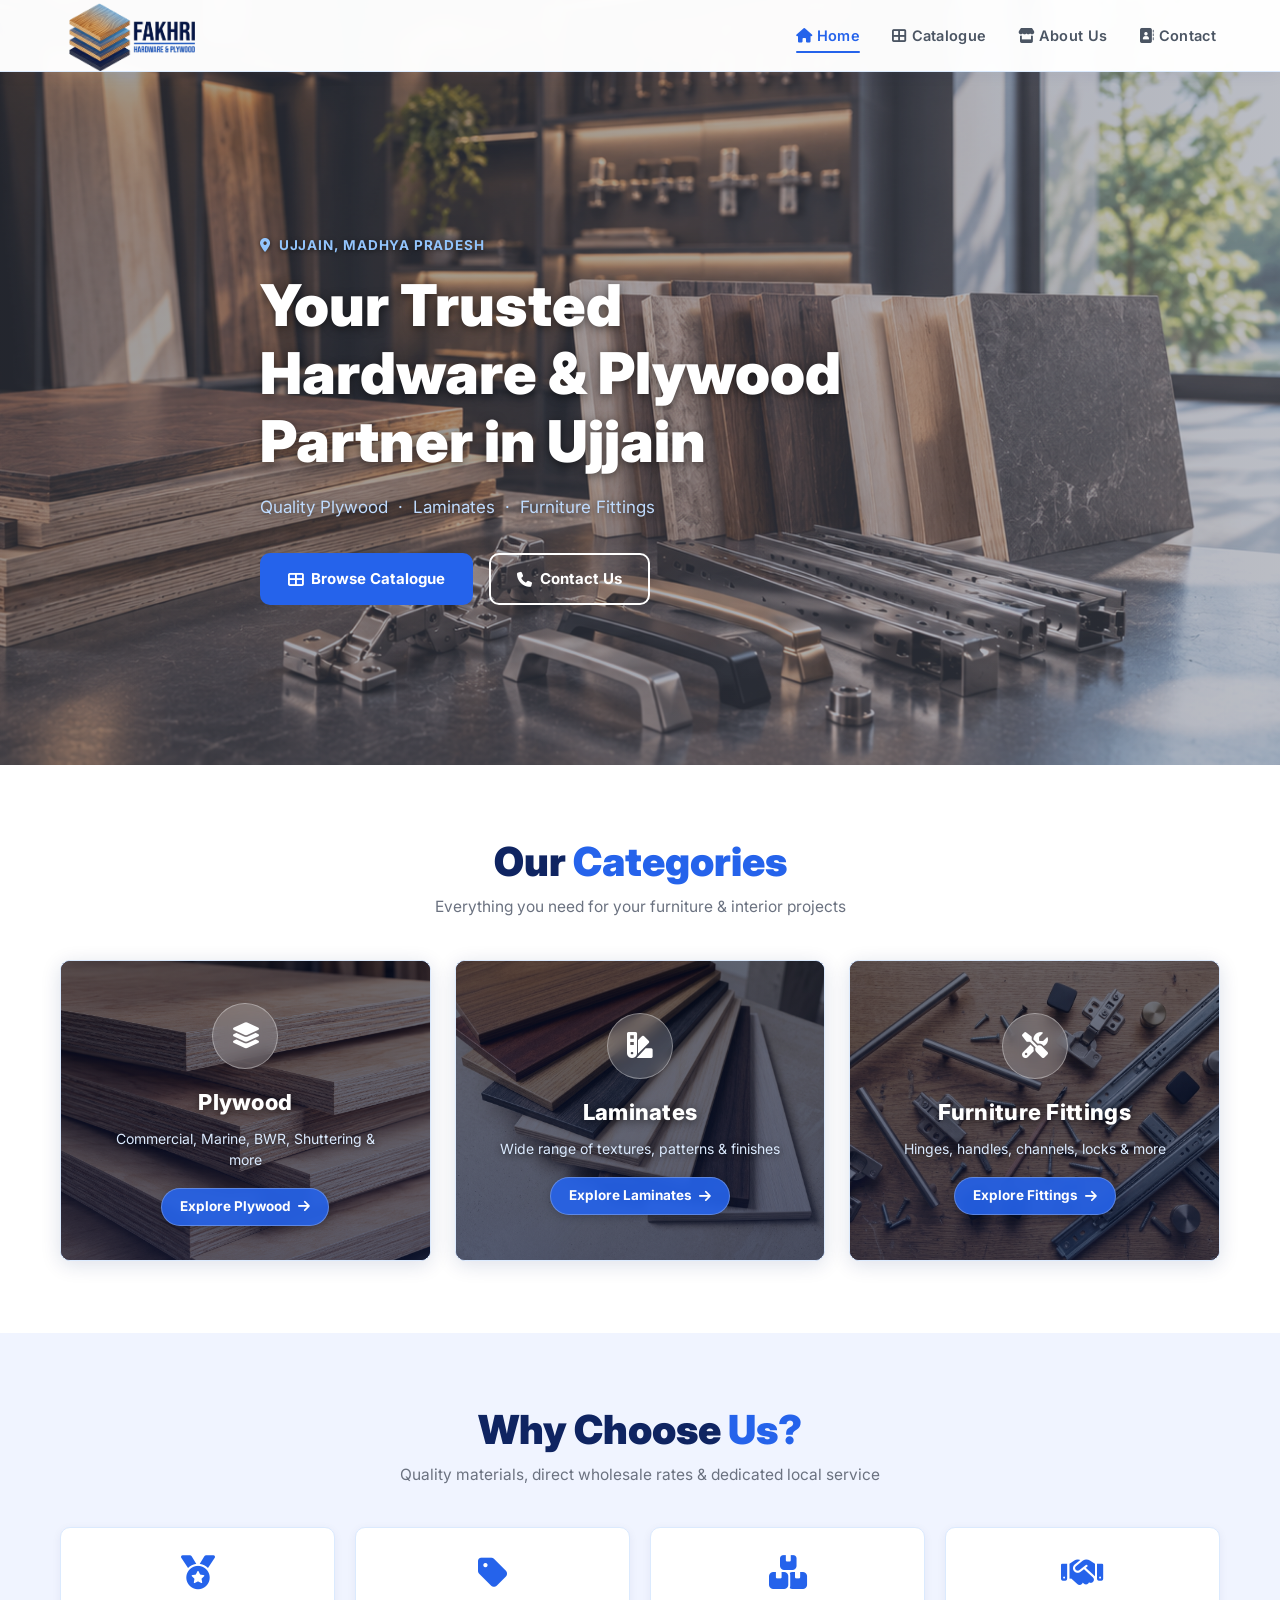
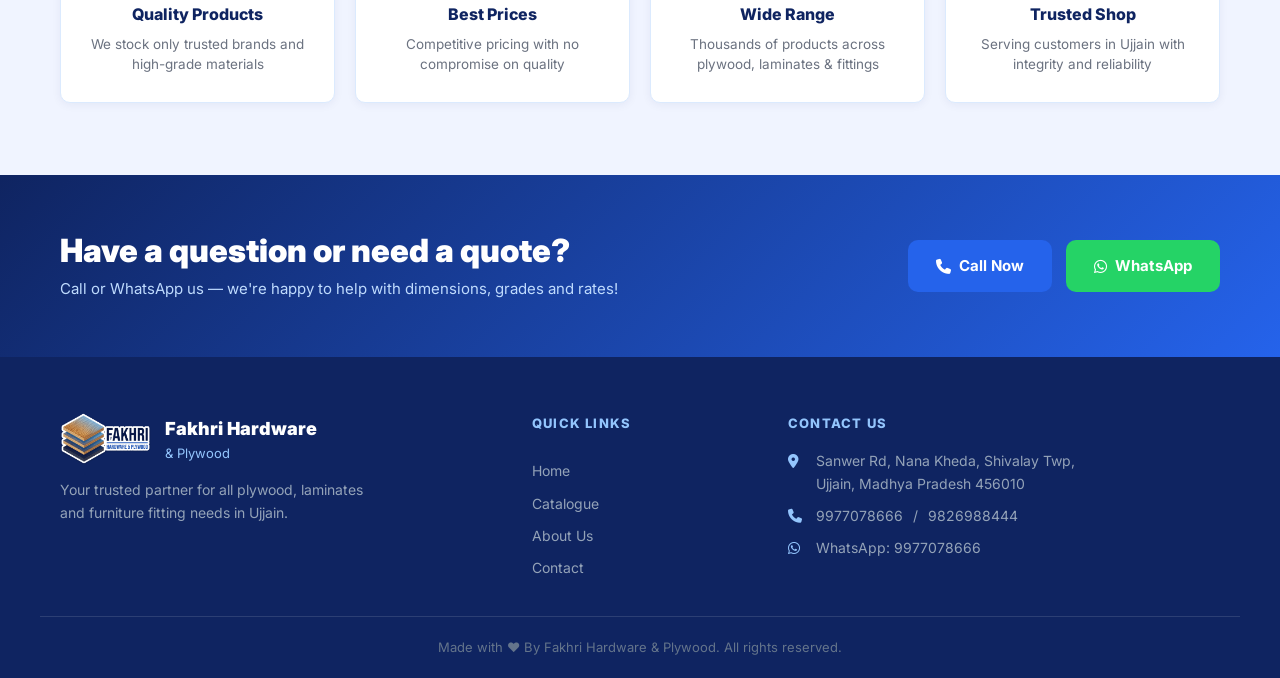
==== commit eea7d8eb: "Update web pages, styles, scripts and new catalogue images" ====
--- a/index.html
+++ b/index.html
@@ -14,7 +14,7 @@
   <header class="navbar">
     <div class="container nav-inner">
       <a href="index.html" class="logo-img-wrap" aria-label="Fakhri Hardware Home">
-        <img src="images/logo.jpg" alt="Fakhri Hardware & Plywood" class="nav-logo" />
+        <img src="images/logo-transparent.png" alt="Fakhri Hardware & Plywood" class="nav-logo" />
       </a>
       <button class="hamburger" id="hamburger" aria-label="Toggle navigation menu" aria-expanded="false">
         <i class="fas fa-bars"></i>
@@ -120,7 +120,7 @@
     <div class="container footer-inner">
       <div class="footer-brand">
         <div class="footer-logo-row">
-          <img src="images/logo.jpg" alt="Fakhri Hardware & Plywood" class="footer-logo-img" />
+          <img src="images/logo-sticker.png" alt="Fakhri Hardware & Plywood" class="footer-logo-img" />
           <div>
             <span class="logo-main">Fakhri Hardware</span>
             <span class="logo-sub">&amp; Plywood</span>
@@ -143,7 +143,7 @@
       </div>
     </div>
     <div class="footer-bottom">
-      <p>&copy; 2024 Fakhri Hardware &amp; Plywood. All rights reserved.</p>
+      <p>Made with &hearts; By Fakhri Hardware &amp; Plywood. All rights reserved.</p>
     </div>
   </footer>
 
--- a/css/style.css
+++ b/css/style.css
@@ -26,6 +26,7 @@
   --radius:     10px;
   --shadow:     0 4px 24px rgba(37,99,235,0.12);
   --shadow-sm:  0 2px 10px rgba(15,36,97,0.06);
+  --navbar-height: 72px;
 }
 
 html {
@@ -191,11 +192,11 @@
 
 .nav-logo {
   display: block;
-  height: 54px;
+  height: 80px;
   width: auto;
-  max-width: 130px;
+  max-width: 140px;
   object-fit: contain;
-  border-radius: 8px;
+  margin-top: -8px;
   transition: transform 0.2s ease;
 }
 .nav-logo:hover {
@@ -280,13 +281,14 @@
   position: absolute;
   inset: 0;
   background: url('../images/Modern\ Woodworking\ Hardware\ Showroom.png') center right / cover no-repeat;
-  filter: brightness(1.0) contrast(1.02);
+  filter: brightness(1.02) contrast(0.65);
   z-index: 0;
 }
 .hero-overlay {
   position: absolute;
   inset: 0;
-  background: linear-gradient(90deg, rgba(8, 18, 48, 0.85) 0%, rgba(11, 25, 66, 0.65) 55%, rgba(15, 36, 97, 0.3) 100%);
+  background: linear-gradient(90deg, rgba(8, 18, 48, 0.65) 0%, rgba(11, 25, 66, 0.55) 55%, rgba(15, 36, 97, 0.3) 100%);
+  opacity: 0.4;
   z-index: 1;
   pointer-events: none;
 }
@@ -379,7 +381,7 @@
   content: "";
   position: absolute;
   inset: 0;
-  background: linear-gradient(180deg, rgba(8, 18, 48, 0.50) 0%, rgba(11, 25, 66, 0.75) 100%);
+  background: linear-gradient(180deg, rgba(8, 18, 48, 0.50) 0%, rgba(11, 25, 66, 0.60) 100%);
   transition: background 0.3s ease;
   z-index: -1;
 }
@@ -393,7 +395,7 @@
   filter: brightness(1.03);
 }
 .cat-card:hover::after {
-  background: linear-gradient(180deg, rgba(8, 18, 48, 0.50) 0%, rgba(11, 25, 66, 0.78) 100%);
+  background: linear-gradient(180deg, rgba(8, 18, 48, 0.50) 0%, rgba(11, 25, 66, 0.65) 100%);
 }
 .cat-card:active {
   transform: scale(0.98);
@@ -566,12 +568,10 @@
   margin-bottom: 14px;
 }
 .footer-logo-img {
-  height: 48px;
+  height: 52px;
   width: auto;
   object-fit: contain;
-  background: #ffffff;
-  padding: 4px 8px;
-  border-radius: 6px;
+  display: block;
 }
 .footer-brand .logo-main {
   font-size: 18px;
@@ -669,10 +669,19 @@
   background: var(--white);
   padding: 16px 0;
   border-bottom: 1px solid var(--border);
+  position: -webkit-sticky;
   position: sticky;
-  top: 72px;
-  z-index: 100;
+  top: var(--navbar-height);
+  z-index: 990;
   box-shadow: 0 2px 8px rgba(37, 99, 235, 0.06);
+  transform: translateY(0);
+  transition: transform 0.32s cubic-bezier(0.16, 1, 0.3, 1), box-shadow 0.25s ease;
+  will-change: transform;
+}
+.filter-bar.filter-bar-hidden {
+  transform: translateY(calc(-100% - var(--navbar-height) - 16px));
+  box-shadow: none;
+  pointer-events: none;
 }
 .filter-inner {
   display: flex;
@@ -739,6 +748,11 @@
 .catalogue-section {
   padding: 56px 0;
 }
+.cat-block,
+.cat-subsection,
+.cat-pdf-wrapper {
+  scroll-margin-top: calc(var(--navbar-height) + 80px);
+}
 .cat-section-title {
   font-size: 1.45rem;
   font-weight: 800;
@@ -836,6 +850,382 @@
 }
 
 /* ===========================
+   LAMINATES SUBSECTIONS & SUBNAV
+=========================== */
+.laminates-subnav {
+  display: flex;
+  gap: 10px;
+  flex-wrap: wrap;
+  margin-bottom: 30px;
+  padding: 14px 18px;
+  background: #f8faff;
+  border: 1px solid #e2e8f0;
+  border-radius: 12px;
+}
+
+.subnav-pill {
+  background: #ffffff;
+  color: var(--navy);
+  border: 1.5px solid #dbeafe;
+  font-size: 13px;
+  font-weight: 700;
+  padding: 8px 16px;
+  border-radius: 999px;
+  text-decoration: none;
+  display: inline-flex;
+  align-items: center;
+  gap: 8px;
+  transition: all 0.2s ease;
+}
+
+.subnav-pill:hover {
+  background: var(--blue);
+  color: #ffffff;
+  border-color: var(--blue);
+  transform: translateY(-2px);
+  box-shadow: 0 4px 12px rgba(37, 99, 235, 0.2);
+}
+
+.subnav-pill-accent {
+  background: #fef2f2;
+  color: #dc2626;
+  border-color: #fecaca;
+}
+
+.subnav-pill-accent:hover {
+  background: #dc2626;
+  color: #ffffff;
+  border-color: #dc2626;
+  box-shadow: 0 4px 12px rgba(220, 38, 38, 0.2);
+}
+
+.cat-subsection {
+  margin-bottom: 40px;
+}
+
+.cat-subsection-header {
+  display: flex;
+  align-items: flex-start;
+  gap: 14px;
+  margin-bottom: 20px;
+  padding-bottom: 12px;
+  border-bottom: 2px solid #e2e8f0;
+}
+
+.sub-num-badge {
+  width: 32px;
+  height: 32px;
+  border-radius: 8px;
+  background: var(--blue);
+  color: #ffffff;
+  display: inline-flex;
+  align-items: center;
+  justify-content: center;
+  font-weight: 800;
+  font-size: 15px;
+  flex-shrink: 0;
+  margin-top: 2px;
+}
+
+.cat-sub-title {
+  font-size: 1.25rem;
+  font-weight: 800;
+  color: var(--navy);
+  margin-bottom: 4px;
+}
+
+.cat-sub-desc {
+  font-size: 13.5px;
+  color: var(--grey);
+  line-height: 1.5;
+  margin: 0;
+}
+
+/* Subsection PDF Headings */
+.subsection-pdf-heading {
+  margin: 30px 0 18px;
+  display: flex;
+  align-items: center;
+  gap: 14px;
+  flex-wrap: wrap;
+  padding-top: 14px;
+  border-top: 1px dashed #dbeafe;
+}
+
+.pdf-heading-pill {
+  display: inline-flex;
+  align-items: center;
+  gap: 6px;
+  background: #fef2f2;
+  color: #dc2626;
+  border: 1px solid #fee2e2;
+  font-size: 13px;
+  font-weight: 800;
+  padding: 5px 14px;
+  border-radius: 999px;
+  letter-spacing: 0.3px;
+}
+
+.pdf-heading-note {
+  font-size: 13px;
+  color: var(--grey);
+  margin: 0;
+}
+
+/* ===========================
+   LAMINATE PDF CATALOGUES SECTION
+=========================== */
+.cat-pdf-wrapper {
+  margin-top: 36px;
+  padding-top: 32px;
+  border-top: 2px dashed #dbeafe;
+}
+
+.cat-pdf-banner {
+  background: linear-gradient(135deg, #0f2461 0%, #1e3a8a 100%);
+  border-radius: 14px;
+  padding: 22px 28px;
+  margin-bottom: 26px;
+  display: flex;
+  align-items: center;
+  gap: 20px;
+  color: #ffffff;
+  box-shadow: 0 6px 20px rgba(15, 36, 97, 0.12);
+}
+
+.cat-pdf-banner-icon {
+  width: 54px;
+  height: 54px;
+  background: rgba(239, 68, 68, 0.2);
+  border: 2px solid rgba(239, 68, 68, 0.7);
+  border-radius: 12px;
+  display: flex;
+  align-items: center;
+  justify-content: center;
+  font-size: 26px;
+  color: #ff6b6b;
+  flex-shrink: 0;
+}
+
+.cat-pdf-banner-text h3 {
+  font-size: 19px;
+  font-weight: 800;
+  margin-bottom: 6px;
+  color: #ffffff;
+  display: flex;
+  align-items: center;
+  gap: 8px;
+}
+
+.cat-pdf-banner-text p {
+  font-size: 13.5px;
+  color: #cbd5e1;
+  line-height: 1.5;
+  margin: 0;
+}
+
+.pdf-cards-grid {
+  display: grid;
+  grid-template-columns: repeat(auto-fill, minmax(260px, 1fr));
+  gap: 20px;
+  margin-bottom: 30px;
+}
+
+.pdf-card {
+  background: #ffffff;
+  border: 1.5px solid #dbeafe;
+  border-radius: var(--radius);
+  padding: 22px;
+  transition: all 0.25s ease;
+  display: flex;
+  flex-direction: column;
+  position: relative;
+  overflow: hidden;
+  box-shadow: 0 2px 10px rgba(15, 36, 97, 0.04);
+  z-index: 1;
+}
+
+.pdf-card:hover {
+  border-color: #ef4444;
+  transform: translateY(-4px);
+  box-shadow: 0 10px 24px rgba(239, 68, 68, 0.14);
+}
+
+/* Card Background Image & Soft Legibility Overlay */
+.pdf-card-bg {
+  position: absolute;
+  inset: 0;
+  background-size: cover;
+  background-position: center;
+  background-repeat: no-repeat;
+  opacity: 0.90;
+  filter: brightness(0.80) contrast(1.00) saturate(1.03);
+  transition: transform 0.4s ease, opacity 0.3s ease;
+  z-index: 0;
+  pointer-events: none;
+}
+
+.pdf-card:hover .pdf-card-bg {
+  transform: scale(1.05);
+  opacity: 1;
+}
+
+.pdf-card-overlay {
+  position: absolute;
+  inset: 0;
+  background: linear-gradient(180deg, rgba(255, 255, 255, 0.42) 0%, rgba(255, 255, 255, 0.72) 100%);
+  transition: background 0.3s ease;
+  z-index: 1;
+  pointer-events: none;
+}
+
+.pdf-card:hover .pdf-card-overlay {
+  background: linear-gradient(180deg, rgba(255, 255, 255, 0.30) 0%, rgba(255, 255, 255, 0.62) 100%);
+}
+
+.pdf-card > *:not(.pdf-card-bg):not(.pdf-card-overlay) {
+  position: relative;
+  z-index: 2;
+}
+
+.pdf-card-top {
+  display: flex;
+  align-items: flex-start;
+  justify-content: space-between;
+  gap: 10px;
+  margin-bottom: 8px;
+}
+
+.pdf-badge {
+  display: inline-flex;
+  align-items: center;
+  gap: 5px;
+  font-size: 11px;
+  font-weight: 700;
+  padding: 3px 10px;
+  border-radius: 999px;
+  background: rgba(255, 255, 255, 0.94);
+  border: 1px solid rgba(239, 68, 68, 0.25);
+  color: #dc2626;
+  letter-spacing: 0.3px;
+  box-shadow: 0 1px 4px rgba(0, 0, 0, 0.04);
+}
+
+.pdf-tag {
+  font-size: 11px;
+  font-weight: 700;
+  padding: 3px 9px;
+  border-radius: 6px;
+  background: rgba(255, 255, 255, 0.92);
+  border: 1px solid #cbd5e1;
+  color: #1e293b;
+  backdrop-filter: blur(4px);
+  box-shadow: 0 1px 4px rgba(0, 0, 0, 0.08);
+  flex-shrink: 0;
+  white-space: nowrap;
+  margin-top: 2px;
+}
+
+.pdf-icon-wrap {
+  width: 50px;
+  height: 50px;
+  border-radius: 12px;
+  background: rgba(255, 255, 255, 0.94);
+  border: 1.5px solid #fee2e2;
+  color: #ef4444;
+  display: flex;
+  align-items: center;
+  justify-content: center;
+  font-size: 24px;
+  margin-bottom: 14px;
+  box-shadow: 0 2px 8px rgba(0, 0, 0, 0.05);
+  transition: transform 0.2s ease;
+}
+
+.pdf-card:hover .pdf-icon-wrap {
+  transform: scale(1.08);
+}
+
+.pdf-title {
+  font-size: 15.5px;
+  font-weight: 800;
+  color: #0b1942;
+  margin-bottom: 0;
+  line-height: 1.35;
+  flex: 1;
+  text-shadow: 0 1px 2px rgba(255, 255, 255, 0.9);
+}
+
+.pdf-card .spec {
+  font-size: 13px;
+  color: #1e293b;
+  font-weight: 500;
+  line-height: 1.5;
+  margin-bottom: 16px;
+  flex: 1;
+  text-shadow: 0 1px 2px rgba(255, 255, 255, 0.9);
+}
+
+.pdf-actions {
+  display: grid;
+  grid-template-columns: 1fr 1fr;
+  gap: 10px;
+  margin-bottom: 10px;
+}
+
+.btn-pdf-view {
+  display: flex;
+  align-items: center;
+  justify-content: center;
+  gap: 6px;
+  background: #ffffff;
+  color: var(--blue);
+  border: 1.5px solid #bfdbfe;
+  font-weight: 700;
+  font-size: 12.5px;
+  padding: 9px 10px;
+  border-radius: 8px;
+  box-shadow: 0 2px 6px rgba(37, 99, 235, 0.08);
+  transition: all 0.2s ease;
+  text-align: center;
+  text-decoration: none;
+}
+
+.btn-pdf-view:hover {
+  background: var(--blue);
+  color: #ffffff;
+  border-color: var(--blue);
+}
+
+.btn-pdf-download {
+  display: flex;
+  align-items: center;
+  justify-content: center;
+  gap: 6px;
+  background: #dc2626;
+  color: #ffffff;
+  border: 1px solid #dc2626;
+  font-weight: 700;
+  font-size: 12.5px;
+  padding: 9px 10px;
+  border-radius: 8px;
+  transition: all 0.2s ease;
+  text-align: center;
+  text-decoration: none;
+}
+
+.btn-pdf-download:hover {
+  background: #b91c1c;
+  border-color: #b91c1c;
+  color: #ffffff;
+}
+
+.pdf-wa {
+  font-size: 13px;
+  padding: 9px 12px;
+}
+
+/* ===========================
    CONTACT PAGE
 =========================== */
 .contact-section {
@@ -917,6 +1307,424 @@
   gap: 48px;
   align-items: center;
 }
+/* ===========================
+   ABOUT SHOP PHOTO SLIDER
+=========================== */
+.about-slider {
+  position: relative;
+  border-radius: var(--radius);
+  overflow: hidden;
+  border: 1px solid var(--border);
+  box-shadow: 0 6px 24px rgba(15, 36, 97, 0.12);
+  min-height: 420px;
+  height: 460px;
+  background: var(--bg-card);
+  user-select: none;
+  touch-action: pan-y;
+}
+.slider-track {
+  position: relative;
+  width: 100%;
+  height: 100%;
+}
+.slide {
+  position: absolute;
+  inset: 0;
+  opacity: 0;
+  visibility: hidden;
+  transition: opacity 0.6s cubic-bezier(0.16, 1, 0.3, 1), transform 0.6s cubic-bezier(0.16, 1, 0.3, 1);
+  transform: scale(1.02);
+  display: block;
+  cursor: pointer;
+}
+.slide::after {
+  content: "\f00e";
+  font-family: "Font Awesome 6 Free";
+  font-weight: 900;
+  position: absolute;
+  top: 14px;
+  right: 14px;
+  width: 36px;
+  height: 36px;
+  border-radius: 50%;
+  background: rgba(15, 36, 97, 0.7);
+  backdrop-filter: blur(4px);
+  -webkit-backdrop-filter: blur(4px);
+  color: #ffffff;
+  display: flex;
+  align-items: center;
+  justify-content: center;
+  font-size: 13px;
+  opacity: 0;
+  transform: scale(0.8);
+  transition: opacity 0.25s ease, transform 0.25s ease, background 0.2s ease;
+  pointer-events: none;
+  z-index: 5;
+  box-shadow: 0 2px 8px rgba(0, 0, 0, 0.3);
+}
+.slide:hover::after {
+  opacity: 1;
+  transform: scale(1);
+  background: var(--blue);
+}
+.slide.active {
+  opacity: 1;
+  visibility: visible;
+  transform: scale(1);
+}
+.slide img {
+  width: 100%;
+  height: 100%;
+  object-fit: cover;
+  display: block;
+}
+.slide-caption {
+  position: absolute;
+  bottom: 0;
+  left: 0;
+  right: 0;
+  background: linear-gradient(180deg, transparent 0%, rgba(15, 36, 97, 0.88) 100%);
+  color: var(--white);
+  padding: 44px 22px 20px;
+  z-index: 2;
+  text-align: left;
+  pointer-events: none;
+}
+.slide-tag {
+  display: inline-block;
+  font-size: 11px;
+  font-weight: 700;
+  text-transform: uppercase;
+  letter-spacing: 0.8px;
+  background: var(--blue);
+  color: var(--white);
+  padding: 3px 10px;
+  border-radius: 999px;
+  margin-bottom: 6px;
+}
+.slide-caption p {
+  font-size: 14.5px;
+  font-weight: 600;
+  color: #e0edff;
+  margin: 0;
+  text-shadow: 0 1px 4px rgba(0, 0, 0, 0.6);
+}
+
+/* Arrows */
+.slider-arrow {
+  position: absolute;
+  top: 50%;
+  transform: translateY(-50%);
+  width: 42px;
+  height: 42px;
+  border-radius: 50%;
+  background: rgba(255, 255, 255, 0.88);
+  backdrop-filter: blur(6px);
+  -webkit-backdrop-filter: blur(6px);
+  border: 1px solid rgba(255, 255, 255, 0.5);
+  color: var(--navy);
+  font-size: 14px;
+  display: flex;
+  align-items: center;
+  justify-content: center;
+  cursor: pointer;
+  z-index: 10;
+  transition: all 0.22s ease;
+  box-shadow: 0 4px 14px rgba(0, 0, 0, 0.18);
+  touch-action: manipulation;
+}
+.slider-arrow:hover {
+  background: var(--blue);
+  color: var(--white);
+  transform: translateY(-50%) scale(1.08);
+  box-shadow: 0 6px 18px rgba(37, 99, 235, 0.35);
+}
+.slider-arrow:active {
+  transform: translateY(-50%) scale(0.94);
+}
+.slider-arrow.prev { left: 14px; }
+.slider-arrow.next { right: 14px; }
+
+/* Dots */
+.slider-dots {
+  position: absolute;
+  bottom: 16px;
+  right: 18px;
+  display: flex;
+  align-items: center;
+  gap: 7px;
+  z-index: 10;
+}
+.slider-dot {
+  width: 9px;
+  height: 9px;
+  border-radius: 50%;
+  background: rgba(255, 255, 255, 0.45);
+  border: 1px solid rgba(255, 255, 255, 0.6);
+  cursor: pointer;
+  transition: all 0.25s ease;
+  touch-action: manipulation;
+}
+.slider-dot.active {
+  width: 22px;
+  border-radius: 999px;
+  background: var(--blue);
+  border-color: var(--blue);
+  box-shadow: 0 2px 6px rgba(37, 99, 235, 0.4);
+}
+
+/* ===========================
+   ABOUT LEFT PHOTO STACK
+=========================== */
+.photo-stack-left {
+  display: flex;
+  flex-direction: column;
+  gap: 18px;
+  height: 100%;
+}
+.stack-item {
+  position: relative;
+  border-radius: var(--radius);
+  overflow: hidden;
+  border: 1px solid var(--border);
+  box-shadow: 0 4px 16px rgba(15, 36, 97, 0.08);
+  height: 220px;
+  flex: 1;
+  min-height: 200px;
+  background: var(--bg-card);
+  transition: transform 0.3s ease, box-shadow 0.3s ease, border-color 0.3s ease;
+}
+.stack-item:hover {
+  transform: translateY(-4px);
+  box-shadow: 0 10px 28px rgba(15, 36, 97, 0.18);
+  border-color: #93c5fd;
+}
+.stack-item img {
+  width: 100%;
+  height: 100%;
+  object-fit: cover;
+  display: block;
+  transition: transform 0.4s ease;
+}
+.stack-item:hover img {
+  transform: scale(1.05);
+}
+.stack-item-caption {
+  position: absolute;
+  bottom: 0;
+  left: 0;
+  right: 0;
+  background: linear-gradient(180deg, transparent 0%, rgba(15, 36, 97, 0.88) 100%);
+  color: #ffffff;
+  padding: 28px 16px 12px;
+  font-size: 13.5px;
+  font-weight: 700;
+  display: flex;
+  justify-content: space-between;
+  align-items: flex-end;
+  gap: 8px;
+  pointer-events: none;
+}
+.stack-item-caption i {
+  color: #93c5fd;
+  margin-right: 6px;
+}
+.stack-badge {
+  color: #93c5fd;
+  font-size: 11px;
+  font-weight: 600;
+  background: rgba(37, 99, 235, 0.35);
+  padding: 2px 8px;
+  border-radius: 999px;
+  border: 1px solid rgba(147, 197, 253, 0.4);
+}
+
+/* ===========================
+   IMAGE LIGHTBOX POPUP MODAL
+=========================== */
+.stack-item {
+  cursor: pointer;
+}
+.stack-item::after {
+  content: "\f00e";
+  font-family: "Font Awesome 6 Free";
+  font-weight: 900;
+  position: absolute;
+  top: 14px;
+  right: 14px;
+  width: 34px;
+  height: 34px;
+  border-radius: 50%;
+  background: rgba(15, 36, 97, 0.7);
+  backdrop-filter: blur(4px);
+  -webkit-backdrop-filter: blur(4px);
+  color: #ffffff;
+  display: flex;
+  align-items: center;
+  justify-content: center;
+  font-size: 13px;
+  opacity: 0;
+  transform: scale(0.8);
+  transition: opacity 0.25s ease, transform 0.25s ease, background 0.2s ease;
+  pointer-events: none;
+  z-index: 3;
+  box-shadow: 0 2px 8px rgba(0, 0, 0, 0.3);
+}
+.stack-item:hover::after {
+  opacity: 1;
+  transform: scale(1);
+  background: var(--blue);
+}
+
+/* Lightbox Modal Base */
+.lightbox-modal {
+  position: fixed;
+  inset: 0;
+  z-index: 2000;
+  display: flex;
+  align-items: center;
+  justify-content: center;
+  opacity: 0;
+  visibility: hidden;
+  transition: opacity 0.28s cubic-bezier(0.16, 1, 0.3, 1), visibility 0.28s;
+  padding: 16px;
+}
+.lightbox-modal.open {
+  opacity: 1;
+  visibility: visible;
+}
+
+/* Backdrop */
+.lightbox-backdrop {
+  position: absolute;
+  inset: 0;
+  background: rgba(8, 18, 48, 0.92);
+  backdrop-filter: blur(12px);
+  -webkit-backdrop-filter: blur(12px);
+  z-index: 1;
+}
+
+/* Container */
+.lightbox-container {
+  position: relative;
+  z-index: 2;
+  max-width: 92vw;
+  max-height: 92vh;
+  display: flex;
+  flex-direction: column;
+  align-items: center;
+  justify-content: center;
+}
+
+/* Content & Image */
+.lightbox-content {
+  position: relative;
+  display: flex;
+  flex-direction: column;
+  align-items: center;
+  max-height: 85vh;
+}
+.lightbox-img {
+  max-width: 86vw;
+  max-height: 74vh;
+  width: auto;
+  height: auto;
+  object-fit: contain;
+  border-radius: 10px;
+  box-shadow: 0 16px 50px rgba(0, 0, 0, 0.6);
+  border: 1px solid rgba(255, 255, 255, 0.15);
+  transform: scale(0.94);
+  transition: transform 0.28s cubic-bezier(0.16, 1, 0.3, 1);
+  display: block;
+}
+.lightbox-modal.open .lightbox-img {
+  transform: scale(1);
+}
+
+/* Caption */
+.lightbox-caption {
+  margin-top: 12px;
+  display: flex;
+  align-items: center;
+  gap: 12px;
+  color: #ffffff;
+  font-size: 14px;
+  font-weight: 600;
+  background: rgba(15, 36, 97, 0.75);
+  padding: 6px 16px;
+  border-radius: 999px;
+  border: 1px solid rgba(255, 255, 255, 0.18);
+  backdrop-filter: blur(6px);
+  -webkit-backdrop-filter: blur(6px);
+}
+.lightbox-counter {
+  color: #93c5fd;
+  font-size: 12px;
+  font-weight: 700;
+  text-transform: uppercase;
+  letter-spacing: 0.5px;
+}
+.lightbox-title {
+  color: #ffffff;
+}
+
+/* Buttons */
+.lightbox-btn {
+  position: absolute;
+  background: rgba(255, 255, 255, 0.15);
+  border: 1px solid rgba(255, 255, 255, 0.25);
+  color: #ffffff;
+  cursor: pointer;
+  border-radius: 50%;
+  display: flex;
+  align-items: center;
+  justify-content: center;
+  transition: all 0.2s ease;
+  z-index: 10;
+  backdrop-filter: blur(6px);
+  -webkit-backdrop-filter: blur(6px);
+  touch-action: manipulation;
+}
+.lightbox-btn:hover {
+  background: var(--blue);
+  border-color: var(--blue);
+  transform: scale(1.1);
+}
+.lightbox-btn:active {
+  transform: scale(0.92);
+}
+
+/* Close button */
+.lightbox-close {
+  top: -46px;
+  right: 0;
+  width: 40px;
+  height: 40px;
+  font-size: 18px;
+}
+
+/* Arrows */
+.lightbox-prev {
+  left: -58px;
+  top: 50%;
+  transform: translateY(-50%);
+  width: 46px;
+  height: 46px;
+  font-size: 16px;
+}
+.lightbox-next {
+  right: -58px;
+  top: 50%;
+  transform: translateY(-50%);
+  width: 46px;
+  height: 46px;
+  font-size: 16px;
+}
+.lightbox-prev:hover,
+.lightbox-next:hover {
+  transform: translateY(-50%) scale(1.1);
+}
+
 .about-img {
   border-radius: var(--radius);
   overflow: hidden;
@@ -1040,6 +1848,9 @@
   }
 
   /* Compact Mobile Navbar */
+  :root {
+    --navbar-height: 64px;
+  }
   .navbar {
     height: 64px;
   }
@@ -1267,7 +2078,7 @@
 
   /* Catalogue Filter & Search on Mobile */
   .filter-bar {
-    top: 64px;
+    top: var(--navbar-height);
     padding: 10px 0;
     box-shadow: 0 2px 10px rgba(15, 36, 97, 0.06);
   }
@@ -1343,6 +2154,90 @@
     min-height: 44px;
   }
 
+  /* Laminates subnav & subsections mobile */
+  .laminates-subnav {
+    padding: 10px 12px;
+    gap: 8px;
+    margin-bottom: 22px;
+  }
+  .subnav-pill {
+    padding: 7px 12px;
+    font-size: 12px;
+  }
+  .cat-subsection {
+    margin-bottom: 28px;
+  }
+  .cat-subsection-header {
+    gap: 10px;
+    margin-bottom: 14px;
+    padding-bottom: 10px;
+  }
+  .sub-num-badge {
+    width: 28px;
+    height: 28px;
+    font-size: 14px;
+  }
+  .cat-sub-title {
+    font-size: 1.1rem;
+    line-height: 1.3;
+  }
+  .cat-sub-desc {
+    font-size: 12px;
+    line-height: 1.4;
+  }
+  .subsection-pdf-heading {
+    margin: 22px 0 14px;
+    gap: 8px;
+  }
+  .pdf-heading-pill {
+    font-size: 12px;
+    padding: 4px 12px;
+  }
+  .pdf-heading-note {
+    font-size: 12px;
+  }
+
+  /* PDF section mobile adjustments */
+  .cat-pdf-wrapper {
+    margin-top: 24px;
+    padding-top: 20px;
+  }
+  .cat-pdf-banner {
+    padding: 18px 16px;
+    flex-direction: column;
+    align-items: flex-start;
+    gap: 14px;
+  }
+  .cat-pdf-banner-icon {
+    width: 46px;
+    height: 46px;
+    font-size: 22px;
+  }
+  .cat-pdf-banner-text h3 {
+    font-size: 17px;
+  }
+  .cat-pdf-banner-text p {
+    font-size: 12.5px;
+    line-height: 1.45;
+  }
+  .pdf-cards-grid {
+    grid-template-columns: 1fr;
+    gap: 14px;
+  }
+  .pdf-card {
+    padding: 16px;
+    border-radius: 12px;
+  }
+  .pdf-actions {
+    gap: 8px;
+  }
+  .btn-pdf-view,
+  .btn-pdf-download {
+    padding: 11px 8px;
+    font-size: 13px;
+    min-height: 42px;
+  }
+
   /* Contact Page on Mobile */
   .contact-section {
     padding: 32px 0;
@@ -1398,6 +2293,80 @@
     grid-template-columns: 1fr;
     gap: 24px;
   }
+  .about-slider {
+    min-height: 250px;
+    height: 270px;
+    margin-bottom: 16px;
+  }
+  .slider-arrow {
+    width: 36px;
+    height: 36px;
+    font-size: 13px;
+  }
+  .slider-arrow.prev { left: 8px; }
+  .slider-arrow.next { right: 8px; }
+  .slide-caption {
+    padding: 24px 14px 12px;
+  }
+  .slide-caption p {
+    font-size: 12.5px;
+  }
+  .photo-stack-left {
+    gap: 12px;
+    margin-bottom: 20px;
+  }
+  .stack-item {
+    height: 195px;
+    min-height: 195px;
+  }
+  .stack-item-caption {
+    padding: 20px 14px 10px;
+    font-size: 12.5px;
+  }
+
+  /* Lightbox on Mobile */
+  .slide::after,
+  .stack-item::after {
+    opacity: 0.95;
+    transform: scale(1);
+    top: 10px;
+    right: 10px;
+    width: 30px;
+    height: 30px;
+    font-size: 12px;
+  }
+  .lightbox-img {
+    max-width: 94vw;
+    max-height: 68vh;
+  }
+  .lightbox-close {
+    top: -42px;
+    right: 4px;
+    width: 36px;
+    height: 36px;
+    font-size: 16px;
+  }
+  .lightbox-prev {
+    left: 8px;
+    width: 38px;
+    height: 38px;
+    font-size: 14px;
+    background: rgba(15, 36, 97, 0.7);
+  }
+  .lightbox-next {
+    right: 8px;
+    width: 38px;
+    height: 38px;
+    font-size: 14px;
+    background: rgba(15, 36, 97, 0.7);
+  }
+  .lightbox-caption {
+    font-size: 12px;
+    padding: 5px 12px;
+    max-width: 92vw;
+    text-align: center;
+  }
+
   .about-img {
     min-height: 200px;
     max-height: 250px;
